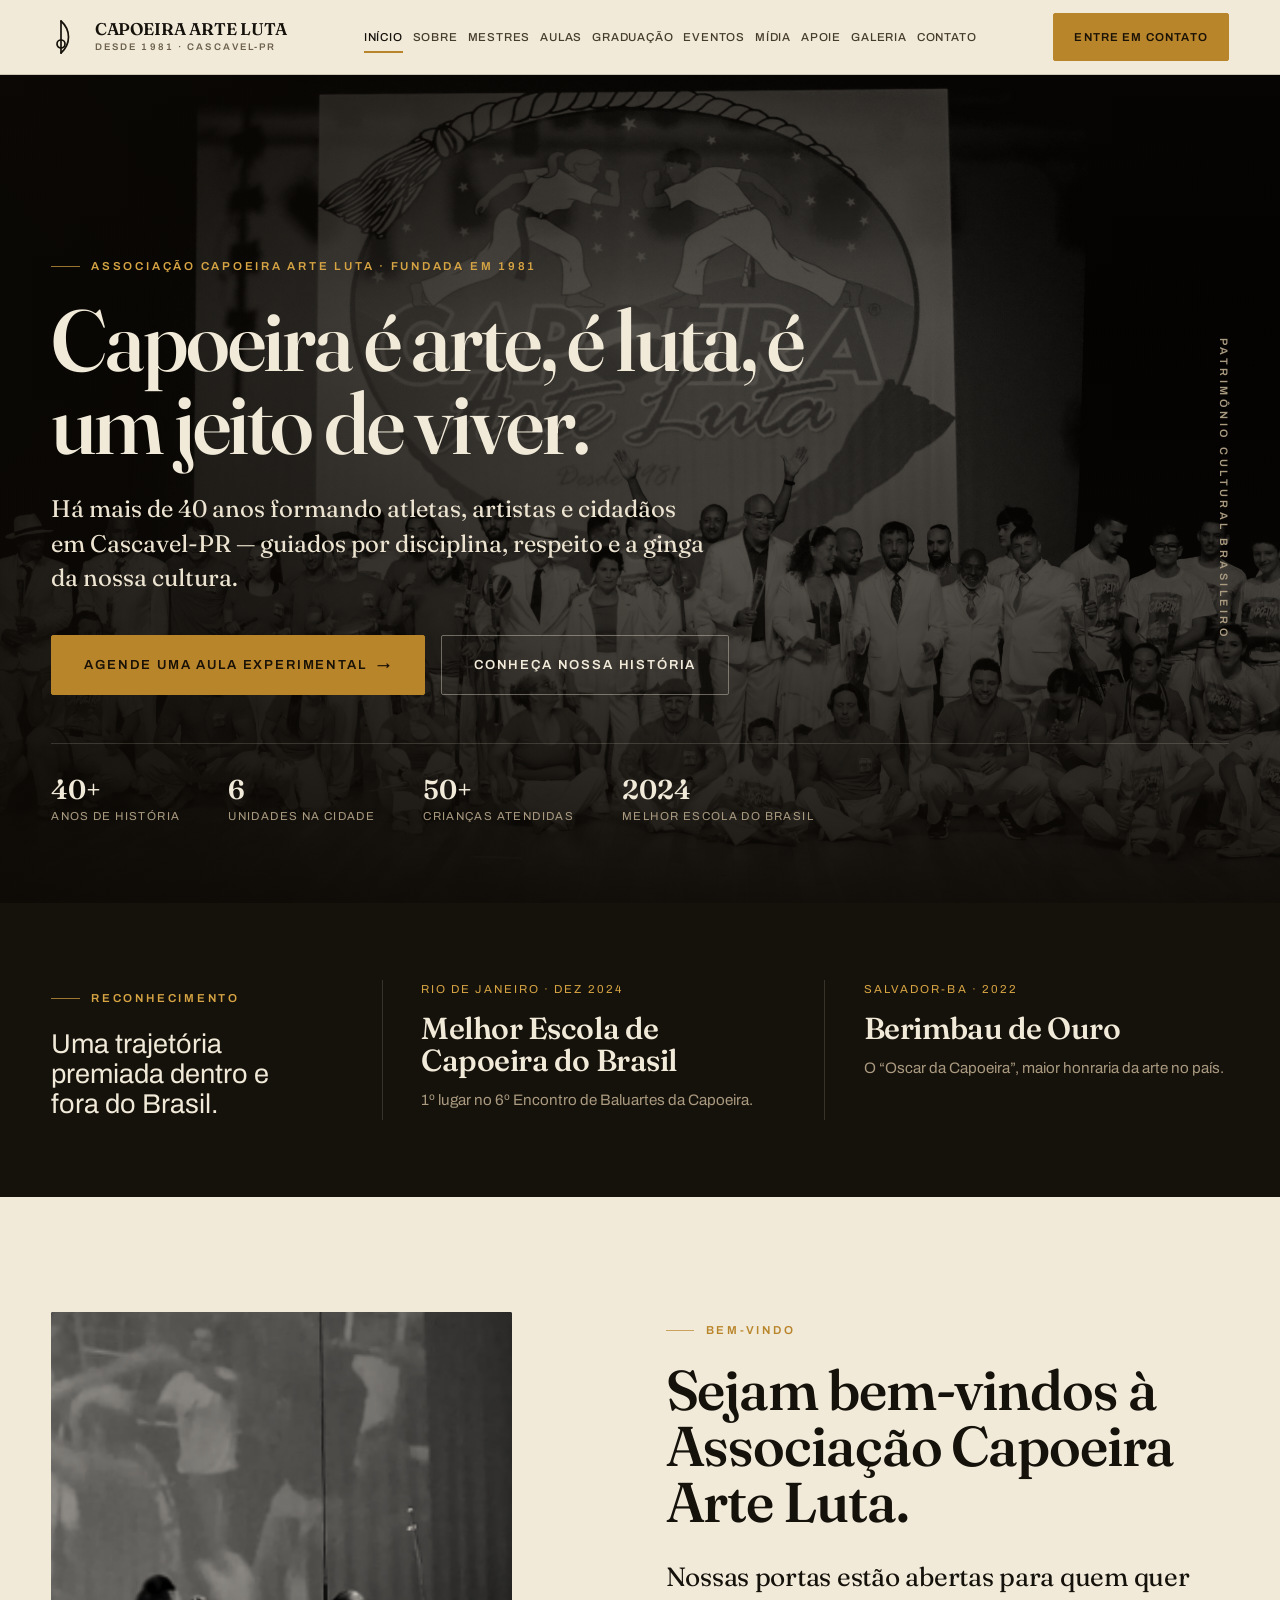
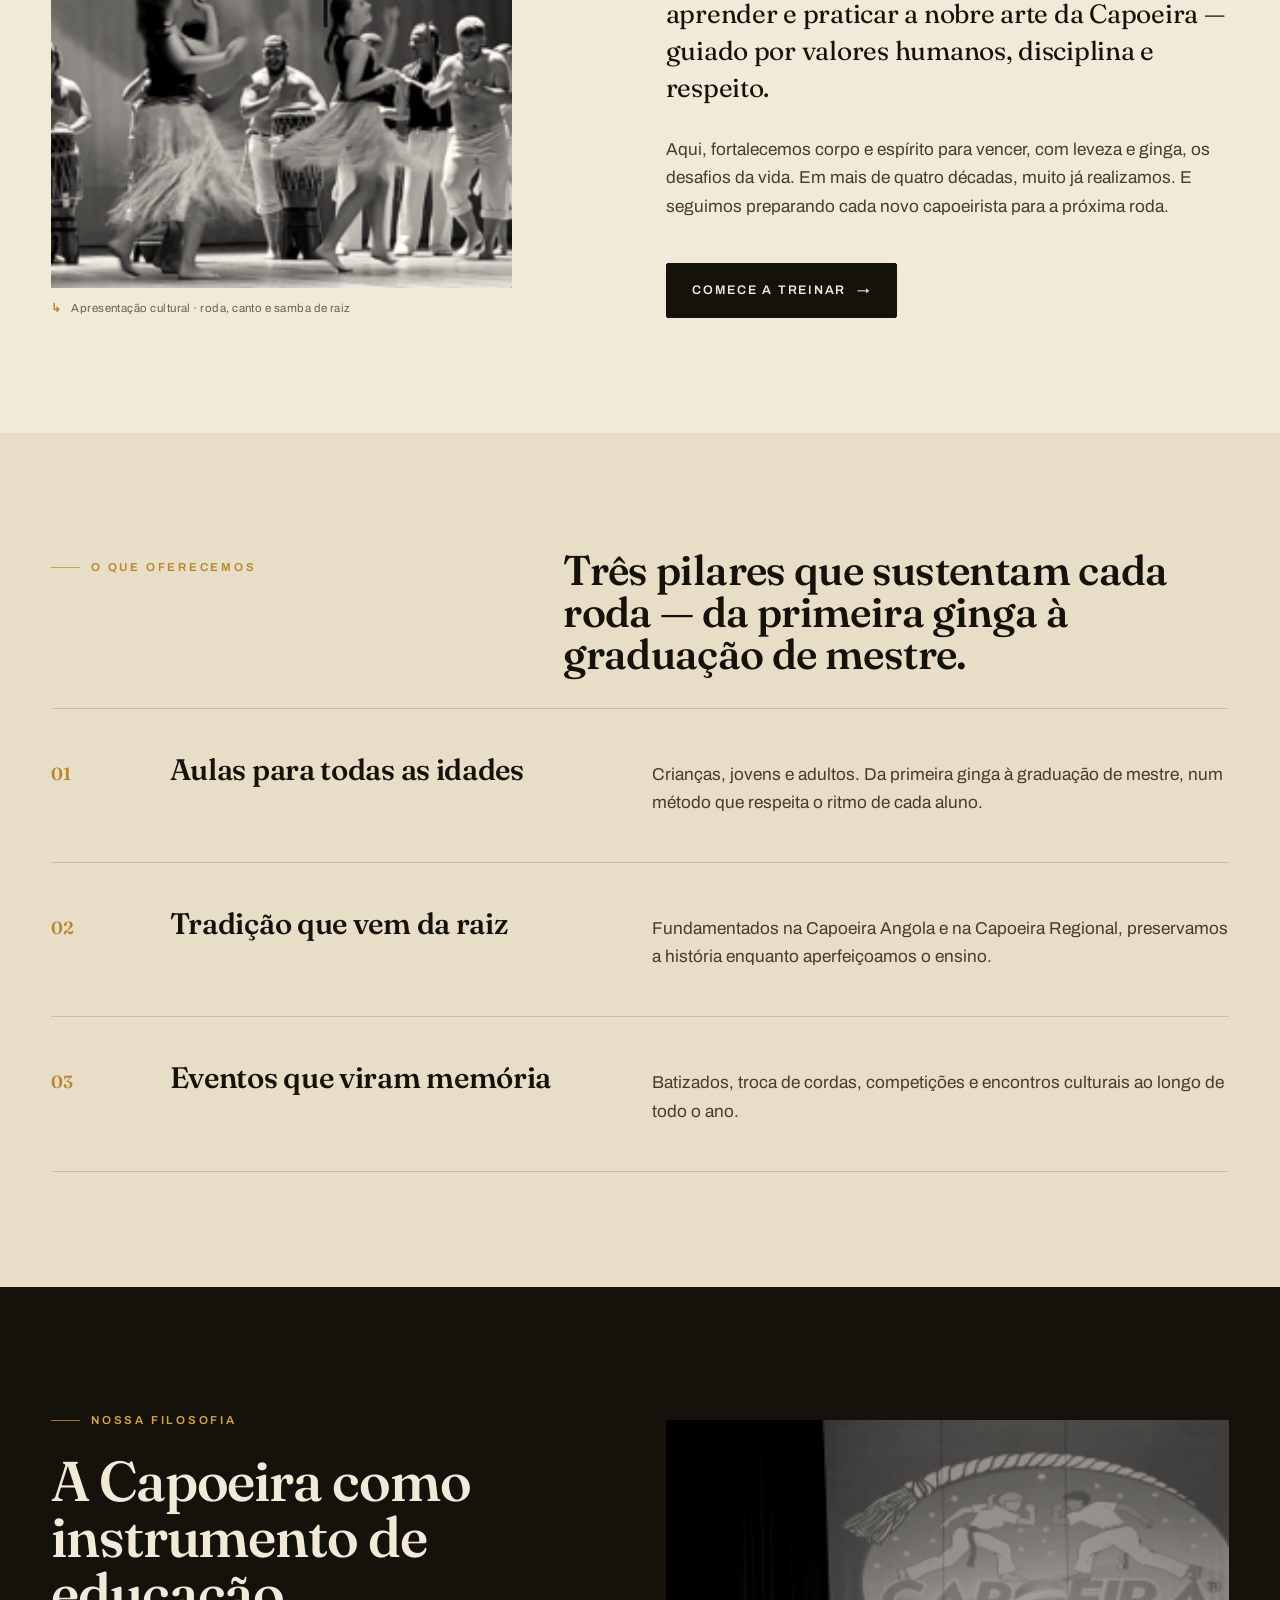
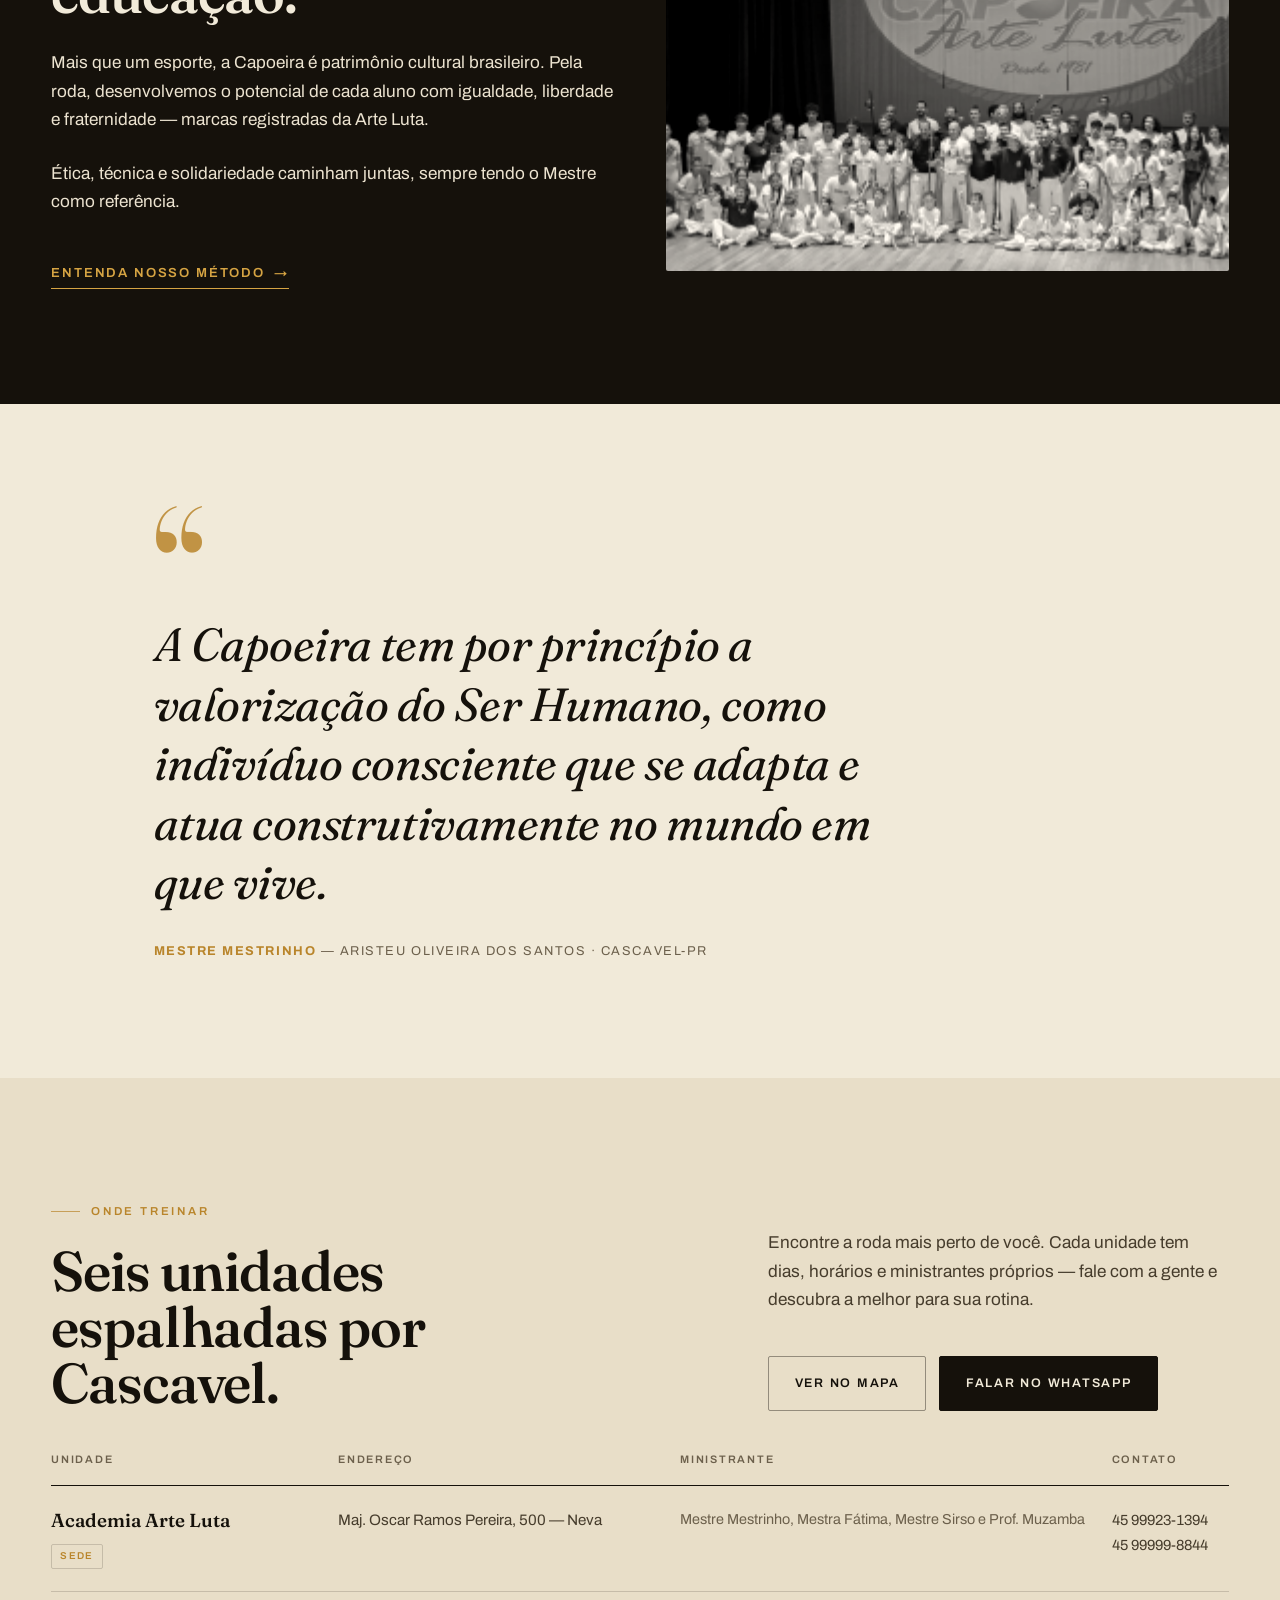
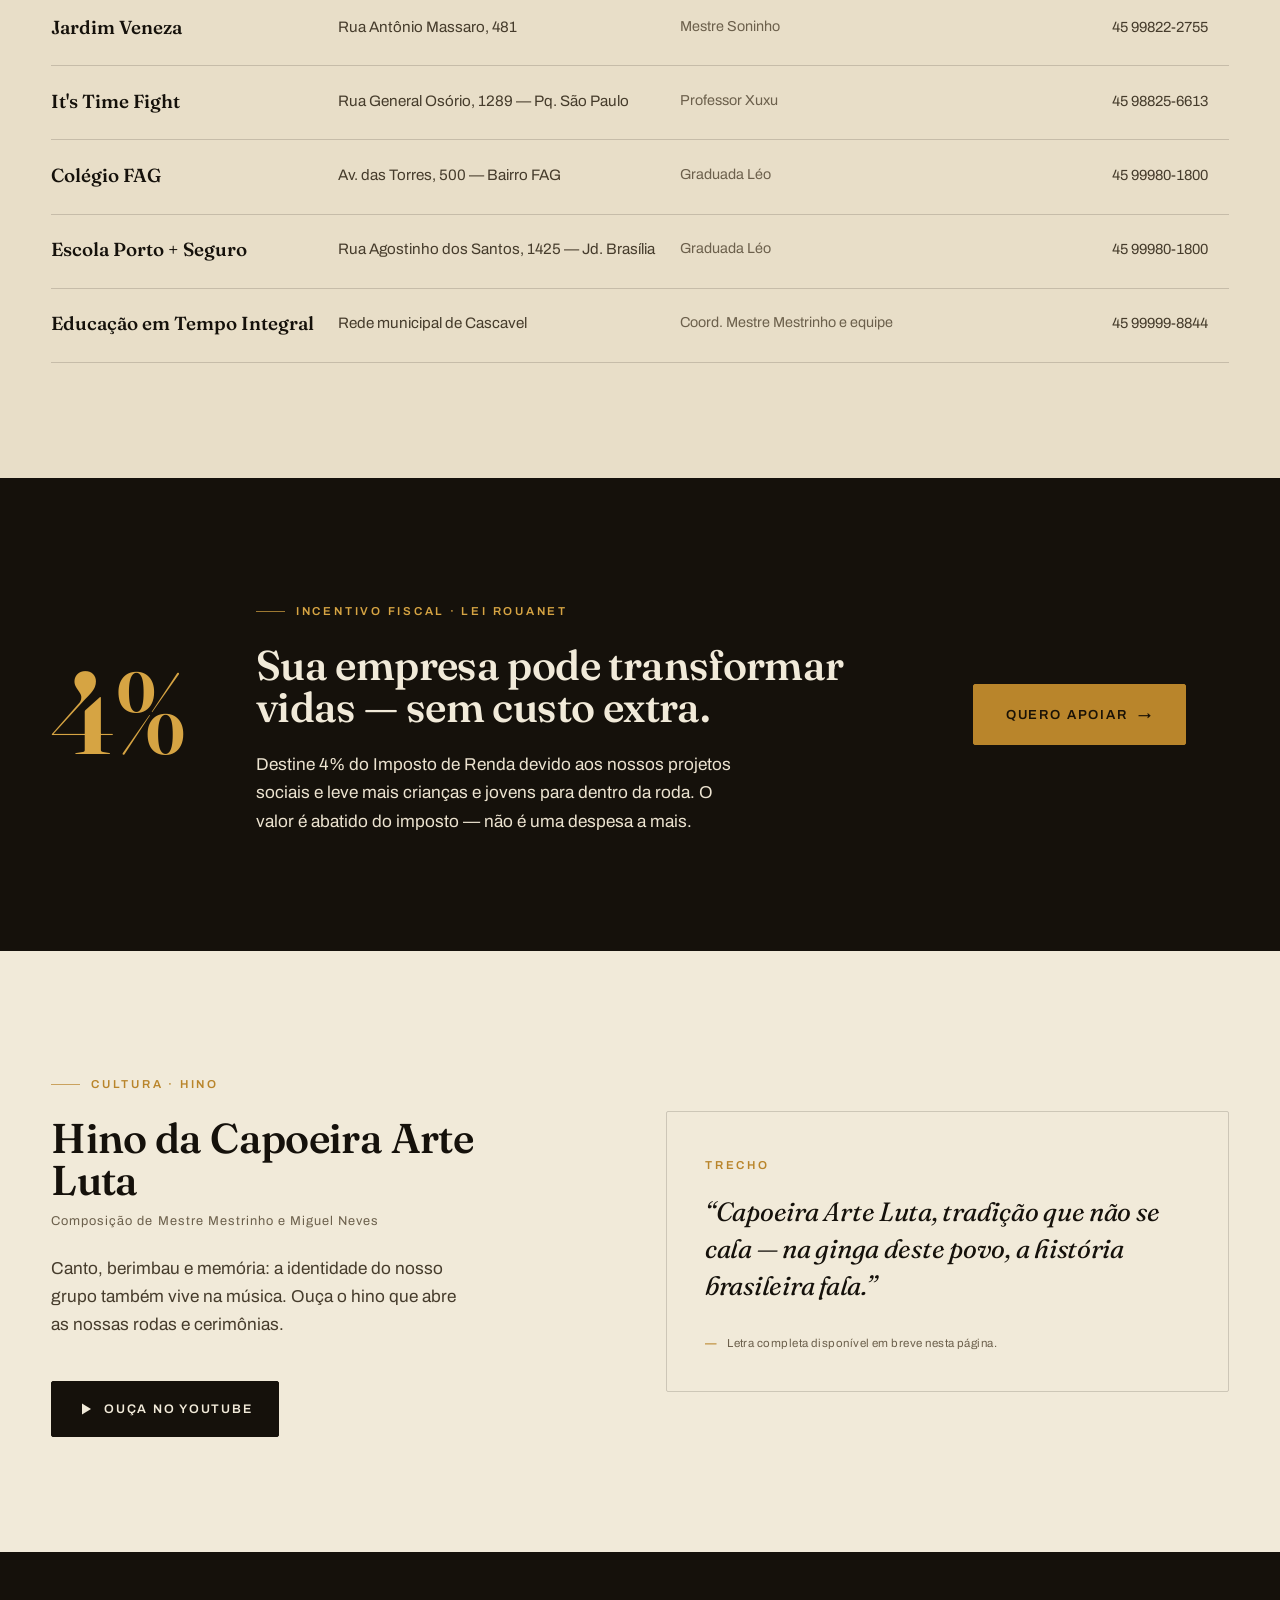
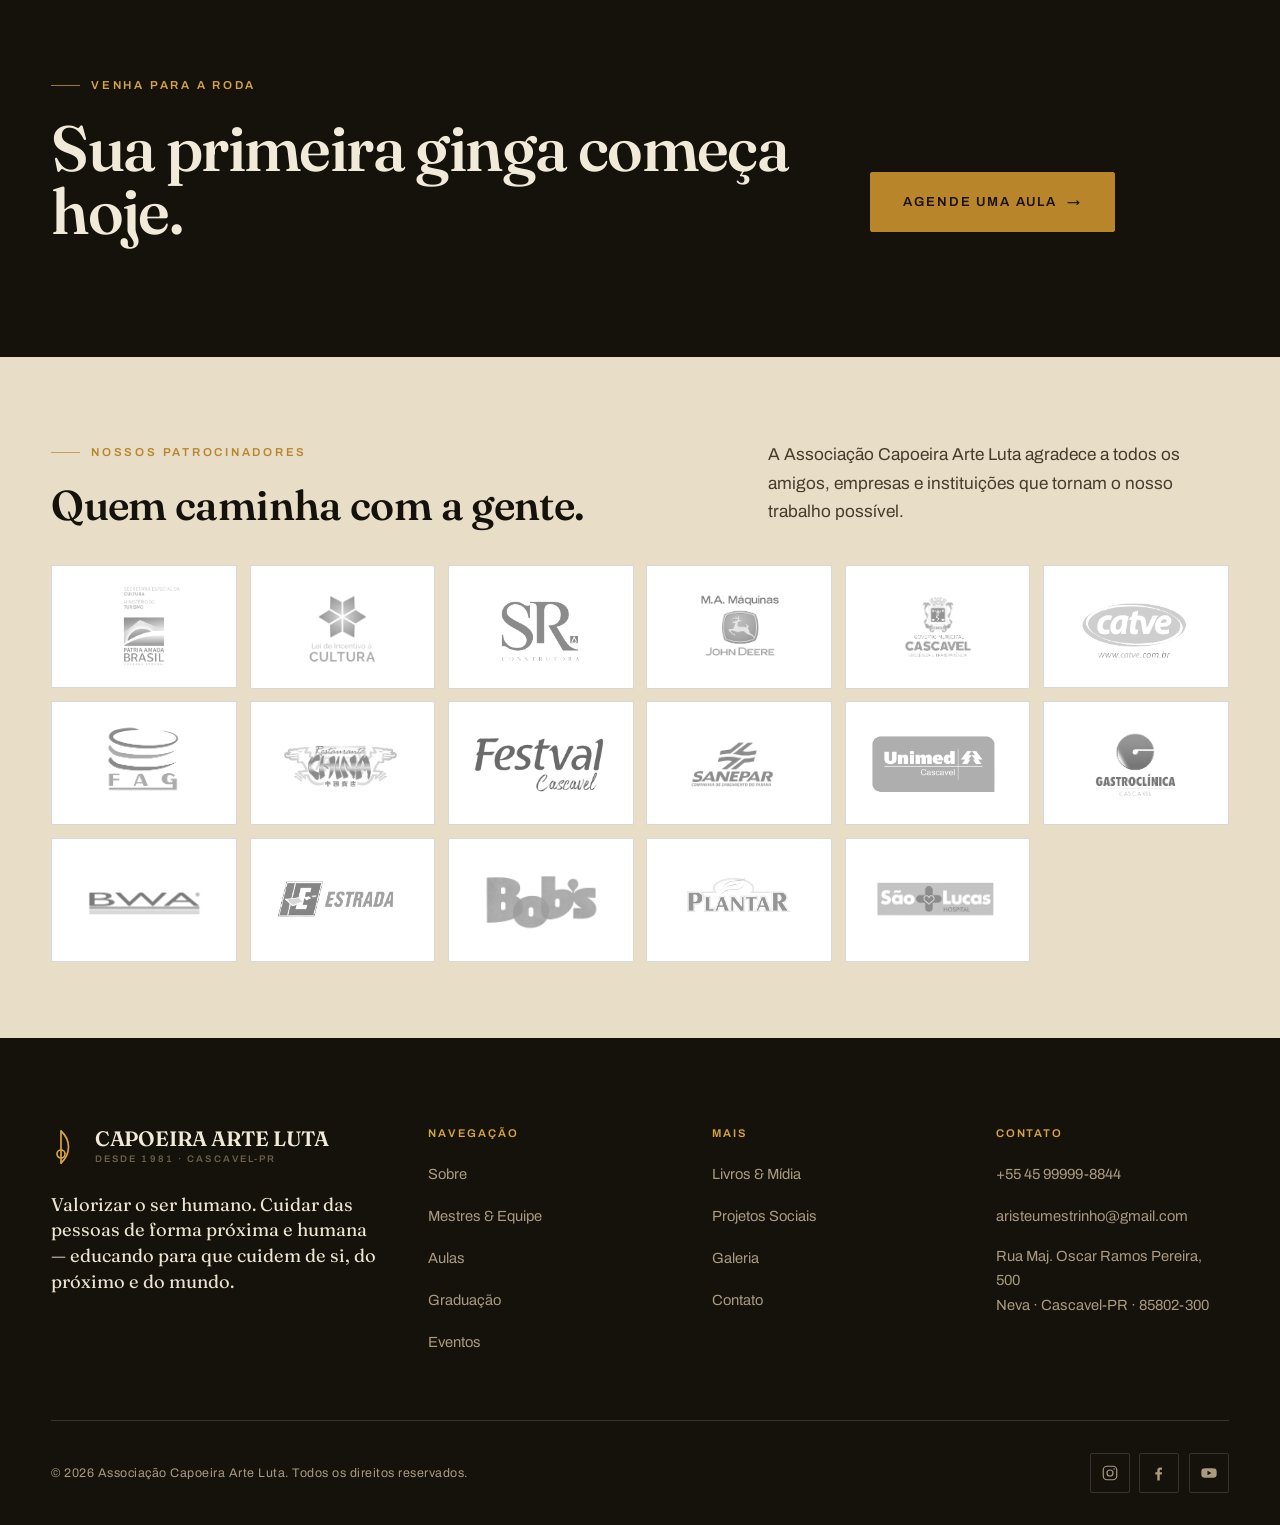
==== capoeira-html/index.html @ 628dd774 "Adicionando projeto de Capoeira" ====
<!DOCTYPE html>
<html lang="pt-BR">
<head>
<meta charset="UTF-8" />
<meta name="viewport" content="width=device-width, initial-scale=1.0" />
<title>Capoeira Arte Luta — Arte, luta e um jeito de viver · Cascavel-PR</title>
<meta name="description" content="Há mais de 40 anos formando atletas, artistas e cidadãos em Cascavel-PR. Associação Capoeira Arte Luta, fundada em 1981 pelo Mestre Mestrinho. Aulas para todas as idades em 6 unidades." />
<link rel="icon" href="assets/favicon.svg" type="image/svg+xml" />
<link rel="preconnect" href="https://fonts.googleapis.com" />
<link rel="preconnect" href="https://fonts.gstatic.com" crossorigin />
<link href="https://fonts.googleapis.com/css2?family=Archivo:wght@400;500;600;700&family=Fraunces:ital,opsz,wght@0,9..144,400;0,9..144,500;0,9..144,560;0,9..144,600;0,9..144,700;1,9..144,400;1,9..144,500&display=swap" rel="stylesheet" />
<link rel="stylesheet" href="css/style.css" />
</head>
<body>
<a class="skip" href="#main">Pular para o conteúdo</a>

<!-- ============ HEADER ============ -->
<header class="site-header">
  <div class="container container--wide">
    <div class="site-header__bar">
      <a class="brand" href="index.html" aria-label="Capoeira Arte Luta — início">
        <svg class="brand__mark" viewBox="0 0 22 38" fill="none" stroke-width="1.7" stroke-linecap="round" aria-hidden="true">
          <path d="M6 3 C 16 12, 16 26, 6 35" /><line x1="6" y1="3" x2="6" y2="35" /><circle cx="6" cy="26" r="4" />
        </svg>
        <span class="brand__txt">
          <span class="brand__name">Capoeira Arte Luta</span>
          <span class="brand__sub">Desde 1981 · Cascavel-PR</span>
        </span>
      </a>
      <nav class="nav" aria-label="Principal">
        <a href="index.html" aria-current="page">Início</a>
        <a href="sobre.html">Sobre</a>
        <a href="mestres.html">Mestres</a>
        <a href="aulas.html">Aulas</a>
        <a href="graduacao.html">Graduação</a>
        <a href="eventos.html">Eventos</a>
        <a href="midia.html">Mídia</a>
        <a href="apoie.html">Apoie</a>
        <a href="galeria.html">Galeria</a>
        <a href="contato.html">Contato</a>
      </nav>
      <div class="header-cta">
        <a class="btn btn--gold" href="contato.html">Entre em contato</a>
        <button class="icon-btn nav-toggle" data-menu-toggle aria-label="Abrir menu">
          <svg width="22" height="22" viewBox="0 0 22 22" fill="none" stroke="currentColor" stroke-width="1.6"><line x1="2" y1="6" x2="20" y2="6"/><line x1="2" y1="11" x2="20" y2="11"/><line x1="2" y1="16" x2="20" y2="16"/></svg>
        </button>
      </div>
    </div>
  </div>
</header>

<!-- ============ MOBILE MENU ============ -->
<div class="menu-overlay" data-menu aria-hidden="true">
  <div class="container">
    <div class="menu-overlay__top">
      <span class="brand">
        <svg class="brand__mark" viewBox="0 0 22 38" fill="none" stroke-width="1.7" stroke-linecap="round" aria-hidden="true">
          <path d="M6 3 C 16 12, 16 26, 6 35" /><line x1="6" y1="3" x2="6" y2="35" /><circle cx="6" cy="26" r="4" />
        </svg>
        <span class="brand__txt"><span class="brand__name">Arte Luta</span><span class="brand__sub">Cascavel-PR</span></span>
      </span>
      <button class="icon-btn" data-menu-close aria-label="Fechar menu">
        <svg width="22" height="22" viewBox="0 0 22 22" fill="none" stroke="currentColor" stroke-width="1.6"><line x1="4" y1="4" x2="18" y2="18"/><line x1="18" y1="4" x2="4" y2="18"/></svg>
      </button>
    </div>
    <nav class="menu-list" aria-label="Menu">
      <a href="sobre.html"><span class="mi">01</span> Sobre</a>
      <a href="mestres.html"><span class="mi">02</span> Mestres &amp; Equipe</a>
      <a href="aulas.html"><span class="mi">03</span> Aulas</a>
      <a href="graduacao.html"><span class="mi">04</span> Graduação</a>
      <a href="eventos.html"><span class="mi">05</span> Eventos</a>
      <a href="midia.html"><span class="mi">06</span> Livros &amp; Mídia</a>
      <a href="apoie.html"><span class="mi">07</span> Projetos Sociais</a>
      <a href="galeria.html"><span class="mi">08</span> Galeria</a>
      <a href="contato.html"><span class="mi">09</span> Contato</a>
    </nav>
    <div class="menu-overlay__foot">
      <a href="https://wa.me/5545999998844">WhatsApp · 45 99999-8844</a>
      <a href="mailto:aristeumestrinho@gmail.com">aristeumestrinho@gmail.com</a>
    </div>
  </div>
</div>

<main id="main">

  <!-- ============ HERO ============ -->
  <section class="hero">
    <div class="hero__media">
      <img src="assets/img/hero.jpg" alt="Grupo da Capoeira Arte Luta reunido no palco durante apresentação" />
    </div>
    <span class="hero__side" aria-hidden="true">Patrimônio Cultural Brasileiro</span>
    <div class="container container--wide hero__inner">
      <p class="eyebrow hero__eyebrow">Associação Capoeira Arte Luta · Fundada em 1981</p>
      <h1 class="display">Capoeira é arte, é luta, é um jeito de viver.</h1>
      <p class="hero__sub">Há mais de 40 anos formando atletas, artistas e cidadãos em Cascavel-PR — guiados por disciplina, respeito e a ginga da nossa cultura.</p>
      <div class="hero__actions">
        <a class="btn btn--gold btn--lg" href="contato.html">Agende uma aula experimental <span class="arw" aria-hidden="true">→</span></a>
        <a class="btn btn--ghost btn--lg" href="sobre.html">Conheça nossa história</a>
      </div>
      <div class="hero__stats">
        <div class="hero__stat"><b>40+</b><span>Anos de história</span></div>
        <div class="hero__stat"><b>6</b><span>Unidades na cidade</span></div>
        <div class="hero__stat"><b>50+</b><span>Crianças atendidas</span></div>
        <div class="hero__stat"><b>2024</b><span>Melhor escola do Brasil</span></div>
      </div>
    </div>
  </section>

  <!-- ============ AWARDS / PROVA SOCIAL ============ -->
  <section class="section section--tight bg-ink">
    <div class="container container--wide">
      <div class="awards">
        <div class="reveal">
          <p class="eyebrow">Reconhecimento</p>
          <p class="h-md" style="color:var(--paper);max-width:14ch;line-height:1.1;">Uma trajetória premiada dentro e fora do Brasil.</p>
        </div>
        <div class="vline" aria-hidden="true"></div>
        <div class="reveal" data-d="1">
          <p class="award__year">Rio de Janeiro · Dez 2024</p>
          <h3 class="award__title">Melhor Escola de Capoeira do Brasil</h3>
          <p class="award__desc">1º lugar no 6º Encontro de Baluartes da Capoeira.</p>
        </div>
        <div class="vline" aria-hidden="true"></div>
        <div class="reveal" data-d="2">
          <p class="award__year">Salvador-BA · 2022</p>
          <h3 class="award__title">Berimbau de Ouro</h3>
          <p class="award__desc">O “Oscar da Capoeira”, maior honraria da arte no país.</p>
        </div>
      </div>
    </div>
  </section>

  <!-- ============ BEM-VINDO (asymmetric, image overlap) ============ -->
  <section class="section">
    <div class="container container--wide">
      <div class="grid cols-12" style="align-items:center;">
        <div class="c5 reveal">
          <div class="figure" style="aspect-ratio:4/5;">
            <img class="treat" src="assets/img/samba.png" alt="Roda de samba e capoeira em apresentação cultural" />
          </div>
          <p class="figcap"><span class="figcap__n">↳</span> Apresentação cultural · roda, canto e samba de raiz</p>
        </div>
        <div class="c6 start7 reveal" data-d="1">
          <p class="eyebrow">Bem-vindo</p>
          <h2 class="h-xl">Sejam bem-vindos à Associação Capoeira Arte Luta.</h2>
          <div class="stack maxr" style="margin-top:1.8rem;">
            <p class="lead">Nossas portas estão abertas para quem quer aprender e praticar a nobre arte da Capoeira — guiado por valores humanos, disciplina e respeito.</p>
            <p>Aqui, fortalecemos corpo e espírito para vencer, com leveza e ginga, os desafios da vida. Em mais de quatro décadas, muito já realizamos. E seguimos preparando cada novo capoeirista para a próxima roda.</p>
          </div>
          <div class="mt-cta">
            <a class="btn btn--ink" href="aulas.html">Comece a treinar <span class="arw" aria-hidden="true">→</span></a>
          </div>
        </div>
      </div>
    </div>
  </section>

  <!-- ============ O QUE OFERECEMOS (numbered editorial list) ============ -->
  <section class="section bg-paper-2">
    <div class="container container--wide">
      <div class="grid cols-12" style="margin-bottom:1rem;">
        <div class="c4 reveal"><p class="eyebrow">O que oferecemos</p></div>
        <div class="c7 start6 reveal" data-d="1">
          <h2 class="h-lg">Três pilares que sustentam cada roda — da primeira ginga à graduação de mestre.</h2>
        </div>
      </div>
      <div class="elist reveal" data-d="1" style="margin-top:2rem;">
        <div class="elrow">
          <span class="elrow__n">01</span>
          <h3 class="elrow__t">Aulas para todas as idades</h3>
          <p class="elrow__d">Crianças, jovens e adultos. Da primeira ginga à graduação de mestre, num método que respeita o ritmo de cada aluno.</p>
        </div>
        <div class="elrow">
          <span class="elrow__n">02</span>
          <h3 class="elrow__t">Tradição que vem da raiz</h3>
          <p class="elrow__d">Fundamentados na Capoeira Angola e na Capoeira Regional, preservamos a história enquanto aperfeiçoamos o ensino.</p>
        </div>
        <div class="elrow">
          <span class="elrow__n">03</span>
          <h3 class="elrow__t">Eventos que viram memória</h3>
          <p class="elrow__d">Batizados, troca de cordas, competições e encontros culturais ao longo de todo o ano.</p>
        </div>
      </div>
    </div>
  </section>

  <!-- ============ FILOSOFIA (ink, image bleeds right) ============ -->
  <section class="section bg-ink" style="overflow:hidden;">
    <div class="container container--wide">
      <div class="grid cols-12" style="align-items:center;">
        <div class="c6 reveal">
          <p class="eyebrow">Nossa filosofia</p>
          <h2 class="h-xl" style="color:var(--paper);">A Capoeira como instrumento de educação.</h2>
          <div class="stack maxr" style="margin-top:1.8rem;">
            <p>Mais que um esporte, a Capoeira é patrimônio cultural brasileiro. Pela roda, desenvolvemos o potencial de cada aluno com igualdade, liberdade e fraternidade — marcas registradas da Arte Luta.</p>
            <p>Ética, técnica e solidariedade caminham juntas, sempre tendo o Mestre como referência.</p>
          </div>
          <div class="mt-cta">
            <a class="tlink" href="sobre.html">Entenda nosso método <span aria-hidden="true">→</span></a>
          </div>
        </div>
        <div class="c6 reveal" data-d="1">
          <div class="figure figure--static" style="aspect-ratio:5/4;">
            <img class="treat" src="assets/img/cover.png" alt="Grupo da Capoeira Arte Luta reunido em evento de graduação" />
          </div>
        </div>
      </div>
    </div>
  </section>

  <!-- ============ PALAVRA DO MESTRE ============ -->
  <section class="section">
    <div class="container">
      <div class="pquote reveal" style="margin-left:clamp(0px,8vw,7rem);">
        <span class="pquote__mark" aria-hidden="true">“</span>
        <blockquote>A Capoeira tem por princípio a valorização do Ser Humano, como indivíduo consciente que se adapta e atua construtivamente no mundo em que vive.</blockquote>
        <p class="pquote__by"><b>Mestre Mestrinho</b> — Aristeu Oliveira dos Santos · Cascavel-PR</p>
      </div>
    </div>
  </section>

  <!-- ============ ONDE TREINAR (units) ============ -->
  <section class="section bg-paper-2">
    <div class="container container--wide">
      <div class="grid cols-12" style="margin-bottom:2.5rem;align-items:end;">
        <div class="c6 reveal">
          <p class="eyebrow">Onde treinar</p>
          <h2 class="h-xl">Seis unidades<br />espalhadas por Cascavel.</h2>
        </div>
        <div class="c5 start8 reveal" data-d="1">
          <p class="maxr">Encontre a roda mais perto de você. Cada unidade tem dias, horários e ministrantes próprios — fale com a gente e descubra a melhor para sua rotina.</p>
          <div class="mt-cta" style="display:flex;gap:.8rem;flex-wrap:wrap;">
            <a class="btn btn--ghost" href="https://www.google.com/maps/search/?api=1&query=Major+Oscar+Ramos+Pereira+500+Neva+Cascavel+PR" target="_blank" rel="noopener">Ver no mapa</a>
            <a class="btn btn--ink" href="https://wa.me/5545999998844" target="_blank" rel="noopener">Falar no WhatsApp</a>
          </div>
        </div>
      </div>
      <div class="reveal" data-d="1" style="overflow-x:auto;">
        <table class="utable">
          <thead>
            <tr><th>Unidade</th><th>Endereço</th><th>Ministrante</th><th>Contato</th></tr>
          </thead>
          <tbody>
            <tr>
              <td class="cell-name"><span class="uname">Academia Arte Luta</span><br /><span class="utag">Sede</span></td>
              <td class="uaddr">Maj. Oscar Ramos Pereira, 500 — Neva</td>
              <td class="umin">Mestre Mestrinho, Mestra Fátima, Mestre Sirso e Prof. Muzamba</td>
              <td class="ucontact">45 99923-1394<br />45 99999-8844</td>
            </tr>
            <tr>
              <td class="cell-name"><span class="uname">Jardim Veneza</span></td>
              <td class="uaddr">Rua Antônio Massaro, 481</td>
              <td class="umin">Mestre Soninho</td>
              <td class="ucontact">45 99822-2755</td>
            </tr>
            <tr>
              <td class="cell-name"><span class="uname">It's Time Fight</span></td>
              <td class="uaddr">Rua General Osório, 1289 — Pq. São Paulo</td>
              <td class="umin">Professor Xuxu</td>
              <td class="ucontact">45 98825-6613</td>
            </tr>
            <tr>
              <td class="cell-name"><span class="uname">Colégio FAG</span></td>
              <td class="uaddr">Av. das Torres, 500 — Bairro FAG</td>
              <td class="umin">Graduada Léo</td>
              <td class="ucontact">45 99980-1800</td>
            </tr>
            <tr>
              <td class="cell-name"><span class="uname">Escola Porto + Seguro</span></td>
              <td class="uaddr">Rua Agostinho dos Santos, 1425 — Jd. Brasília</td>
              <td class="umin">Graduada Léo</td>
              <td class="ucontact">45 99980-1800</td>
            </tr>
            <tr>
              <td class="cell-name"><span class="uname">Educação em Tempo Integral</span></td>
              <td class="uaddr">Rede municipal de Cascavel</td>
              <td class="umin">Coord. Mestre Mestrinho e equipe</td>
              <td class="ucontact">45 99999-8844</td>
            </tr>
          </tbody>
        </table>
      </div>
    </div>
  </section>

  <!-- ============ IMPACTO SOCIAL / IR ============ -->
  <section class="section bg-ink">
    <div class="container container--wide">
      <div class="grid cols-12" style="align-items:center;">
        <div class="c2 reveal" aria-hidden="true">
          <span style="font-family:var(--serif);font-size:clamp(4rem,9vw,8rem);color:var(--gold-2);line-height:.8;font-weight:600;">4%</span>
        </div>
        <div class="c7 start3 reveal" data-d="1">
          <p class="eyebrow">Incentivo fiscal · Lei Rouanet</p>
          <h2 class="h-lg" style="color:var(--paper);">Sua empresa pode transformar vidas — sem custo extra.</h2>
          <p style="margin-top:1.4rem;max-width:48ch;">Destine 4% do Imposto de Renda devido aos nossos projetos sociais e leve mais crianças e jovens para dentro da roda. O valor é abatido do imposto — não é uma despesa a mais.</p>
        </div>
        <div class="c3 reveal" data-d="2" style="display:flex;align-items:center;">
          <a class="btn btn--gold btn--lg" href="apoie.html">Quero apoiar <span class="arw" aria-hidden="true">→</span></a>
        </div>
      </div>
    </div>
  </section>

  <!-- ============ HINO ============ -->
  <section class="section">
    <div class="container container--wide">
      <div class="grid cols-12" style="align-items:center;">
        <div class="c5 reveal">
          <p class="eyebrow">Cultura · Hino</p>
          <h2 class="h-lg">Hino da Capoeira Arte Luta</h2>
          <p class="figcap" style="margin-top:.6rem;font-size:.8rem;letter-spacing:.08em;">Composição de Mestre Mestrinho e Miguel Neves</p>
          <p style="margin-top:1.4rem;max-width:42ch;">Canto, berimbau e memória: a identidade do nosso grupo também vive na música. Ouça o hino que abre as nossas rodas e cerimônias.</p>
          <div class="mt-cta">
            <a class="btn btn--ink" href="https://www.youtube.com/results?search_query=Hino+Capoeira+Arte+Luta+Mestrinho" target="_blank" rel="noopener">
              <svg width="16" height="16" viewBox="0 0 16 16" fill="currentColor" aria-hidden="true"><path d="M4 2.5v11l9-5.5z"/></svg>
              Ouça no YouTube
            </a>
          </div>
        </div>
        <div class="c6 start7 reveal" data-d="1">
          <!-- Letra completa do hino pode ser inserida aqui -->
          <div class="eblock" style="border-color:var(--line);">
            <p class="eyebrow eyebrow--plain" style="margin-bottom:1.2rem;">Trecho</p>
            <p class="lead" style="font-style:italic;">“Capoeira Arte Luta, tradição que não se cala — na ginga deste povo, a história brasileira fala.”</p>
            <p class="figcap" style="margin-top:1.4rem;"><span class="figcap__n">—</span> Letra completa disponível em breve nesta página.</p>
          </div>
        </div>
      </div>
    </div>
  </section>

  <!-- ============ PRE-FOOTER CTA ============ -->
  <section class="section bg-ink" style="text-align:left;">
    <div class="container">
      <div class="grid cols-12" style="align-items:end;">
        <div class="c8 reveal">
          <p class="eyebrow">Venha para a roda</p>
          <h2 class="display" style="color:var(--paper);font-size:clamp(2.2rem,1.5rem + 3.5vw,4rem);">Sua primeira ginga começa hoje.</h2>
        </div>
        <div class="c4 reveal" data-d="1" style="display:flex;gap:.8rem;flex-wrap:wrap;justify-content:flex-start;align-items:end;padding-bottom:.6rem;">
          <a class="btn btn--gold btn--lg" href="contato.html">Agende uma aula <span class="arw" aria-hidden="true">→</span></a>
        </div>
      </div>
    </div>
  </section>

  <!-- ============ PATROCINADORES ============ -->
  <section class="section section--tight bg-paper-2">
    <div class="container container--wide">
      <div class="grid cols-12" style="align-items:end;margin-bottom:clamp(1.8rem,3vw,2.6rem);">
        <div class="c6 reveal">
          <p class="eyebrow">Nossos patrocinadores</p>
          <h2 class="h-lg">Quem caminha com a gente.</h2>
        </div>
        <div class="c5 start8 reveal" data-d="1">
          <p class="maxr">A Associação Capoeira Arte Luta agradece a todos os amigos, empresas e instituições que tornam o nosso trabalho possível.</p>
        </div>
      </div>
      <div class="sponsors-grid reveal" data-d="1">
        <div class="sponsor"><img src="assets/img/sponsors/sponsor-01.png" alt="Patrocinador da Capoeira Arte Luta" loading="lazy" /></div>
        <div class="sponsor"><img src="assets/img/sponsors/sponsor-02.png" alt="Patrocinador da Capoeira Arte Luta" loading="lazy" /></div>
        <div class="sponsor"><img src="assets/img/sponsors/sponsor-03.png" alt="Patrocinador da Capoeira Arte Luta" loading="lazy" /></div>
        <div class="sponsor"><img src="assets/img/sponsors/sponsor-04.png" alt="Patrocinador da Capoeira Arte Luta" loading="lazy" /></div>
        <div class="sponsor"><img src="assets/img/sponsors/sponsor-05.png" alt="Patrocinador da Capoeira Arte Luta" loading="lazy" /></div>
        <div class="sponsor"><img src="assets/img/sponsors/sponsor-06.png" alt="Patrocinador da Capoeira Arte Luta" loading="lazy" /></div>
        <div class="sponsor"><img src="assets/img/sponsors/sponsor-07.png" alt="Patrocinador da Capoeira Arte Luta" loading="lazy" /></div>
        <div class="sponsor"><img src="assets/img/sponsors/sponsor-08.png" alt="Patrocinador da Capoeira Arte Luta" loading="lazy" /></div>
        <div class="sponsor"><img src="assets/img/sponsors/sponsor-09.png" alt="Patrocinador da Capoeira Arte Luta" loading="lazy" /></div>
        <div class="sponsor"><img src="assets/img/sponsors/sponsor-10.png" alt="Patrocinador da Capoeira Arte Luta" loading="lazy" /></div>
        <div class="sponsor"><img src="assets/img/sponsors/sponsor-11.png" alt="Patrocinador da Capoeira Arte Luta" loading="lazy" /></div>
        <div class="sponsor"><img src="assets/img/sponsors/sponsor-12.png" alt="Patrocinador da Capoeira Arte Luta" loading="lazy" /></div>
        <div class="sponsor"><img src="assets/img/sponsors/sponsor-13.png" alt="Patrocinador da Capoeira Arte Luta" loading="lazy" /></div>
        <div class="sponsor"><img src="assets/img/sponsors/sponsor-14.png" alt="Patrocinador da Capoeira Arte Luta" loading="lazy" /></div>
        <div class="sponsor"><img src="assets/img/sponsors/sponsor-15.png" alt="Patrocinador da Capoeira Arte Luta" loading="lazy" /></div>
        <div class="sponsor"><img src="assets/img/sponsors/sponsor-16.png" alt="Patrocinador da Capoeira Arte Luta" loading="lazy" /></div>
        <div class="sponsor"><img src="assets/img/sponsors/sponsor-17.png" alt="Patrocinador da Capoeira Arte Luta" loading="lazy" /></div>
      </div>
    </div>
  </section>

</main>

<!-- ============ FOOTER ============ -->
<footer class="site-footer">
  <div class="container container--wide">
    <div class="footer-top">
      <div class="footer-brand">
        <span class="brand">
          <svg class="brand__mark" viewBox="0 0 22 38" fill="none" stroke-width="1.7" stroke-linecap="round" aria-hidden="true">
            <path d="M6 3 C 16 12, 16 26, 6 35" /><line x1="6" y1="3" x2="6" y2="35" /><circle cx="6" cy="26" r="4" />
          </svg>
          <span class="brand__txt"><span class="brand__name">Capoeira Arte Luta</span><span class="brand__sub">Desde 1981 · Cascavel-PR</span></span>
        </span>
        <p class="footer-mission">Valorizar o ser humano. Cuidar das pessoas de forma próxima e humana — educando para que cuidem de si, do próximo e do mundo.</p>
      </div>
      <div class="fcol">
        <h4>Navegação</h4>
        <ul>
          <li><a href="sobre.html">Sobre</a></li>
          <li><a href="mestres.html">Mestres &amp; Equipe</a></li>
          <li><a href="aulas.html">Aulas</a></li>
          <li><a href="graduacao.html">Graduação</a></li>
          <li><a href="eventos.html">Eventos</a></li>
        </ul>
      </div>
      <div class="fcol">
        <h4>Mais</h4>
        <ul>
          <li><a href="midia.html">Livros &amp; Mídia</a></li>
          <li><a href="apoie.html">Projetos Sociais</a></li>
          <li><a href="galeria.html">Galeria</a></li>
          <li><a href="contato.html">Contato</a></li>
        </ul>
      </div>
      <div class="fcol">
        <h4>Contato</h4>
        <ul>
          <li><a href="https://wa.me/5545999998844">+55 45 99999-8844</a></li>
          <li><a href="mailto:aristeumestrinho@gmail.com">aristeumestrinho@gmail.com</a></li>
          <li><p>Rua Maj. Oscar Ramos Pereira, 500<br />Neva · Cascavel-PR · 85802-300</p></li>
        </ul>
      </div>
    </div>
    <div class="footer-bottom">
      <span>© <span data-year>2026</span> Associação Capoeira Arte Luta. Todos os direitos reservados.</span>
      <div class="social">
        <a href="https://instagram.com" aria-label="Instagram" target="_blank" rel="noopener"><svg width="18" height="18" viewBox="0 0 24 24" fill="none" stroke="currentColor" stroke-width="1.6"><rect x="3" y="3" width="18" height="18" rx="5"/><circle cx="12" cy="12" r="4"/><circle cx="17.5" cy="6.5" r="1" fill="currentColor" stroke="none"/></svg></a>
        <a href="https://facebook.com" aria-label="Facebook" target="_blank" rel="noopener"><svg width="18" height="18" viewBox="0 0 24 24" fill="currentColor"><path d="M13 22v-8h2.7l.4-3H13V9c0-.9.3-1.5 1.6-1.5H16V4.9C15.6 4.8 14.6 4.8 13.5 4.8 11.2 4.8 9.7 6.2 9.7 8.7V11H7v3h2.7v8z"/></svg></a>
        <a href="https://youtube.com" aria-label="YouTube" target="_blank" rel="noopener"><svg width="18" height="18" viewBox="0 0 24 24" fill="currentColor"><path d="M22 8.2a3 3 0 0 0-2.1-2.1C18 5.6 12 5.6 12 5.6s-6 0-7.9.5A3 3 0 0 0 2 8.2 31 31 0 0 0 1.7 12 31 31 0 0 0 2 15.8a3 3 0 0 0 2.1 2.1c1.9.5 7.9.5 7.9.5s6 0 7.9-.5a3 3 0 0 0 2.1-2.1A31 31 0 0 0 22.3 12 31 31 0 0 0 22 8.2zM10 15V9l5.2 3z"/></svg></a>
      </div>
    </div>
  </div>
</footer>

<script src="js/main.js"></script>
</body>
</html>
---- capoeira-html/css/style.css ----
/* =================================================================
   CAPOEIRA ARTE LUTA — Design System
   High-contrast editorial · ink / bone / berimbau-gold
   ================================================================= */

/* ---------- Tokens ---------- */
:root{
  /* core palette */
  --ink:        #15110b;   /* warm near-black */
  --ink-2:      #1f1810;   /* lifted ink for panels */
  --ink-3:      #2c241a;   /* hairlines on dark */
  --paper:      #f1ead9;   /* bone white, warm */
  --paper-2:    #e8dec8;   /* deeper bone, alternating */
  --paper-3:    #ddd1b6;   /* deepest bone */
  --gold:       #b9852b;   /* berimbau gold */
  --gold-2:     #d6a443;   /* bright gold on dark */
  --blood:      #6f2a20;   /* rare oxblood accent (corda vermelha) */

  /* text */
  --t-strong:   #15110b;
  --t-body:     #463c2c;
  --t-muted:    #6c604c;
  --t-on-ink:   #ece3d0;
  --t-on-ink-mut:#a99a80;

  /* lines */
  --line:       rgba(21,17,11,.16);
  --line-soft:  rgba(21,17,11,.10);
  --line-ink:   rgba(236,227,208,.16);

  /* type */
  --serif: "Fraunces", Georgia, "Times New Roman", serif;
  --sans:  "Archivo", "Helvetica Neue", Arial, sans-serif;

  /* metrics */
  --container: 1280px;
  --reading: 64ch;
  --gutter: clamp(1.25rem, 4vw, 3.5rem);
  --section-y: clamp(4.5rem, 9vw, 8.5rem);
  --radius: 2px;
  --ease: cubic-bezier(.22,.61,.36,1);
}

/* ---------- Reset ---------- */
*,*::before,*::after{ box-sizing:border-box; }
html{ -webkit-text-size-adjust:100%; scroll-behavior:smooth; }
@media (prefers-reduced-motion: reduce){ html{ scroll-behavior:auto; } }
body{
  margin:0;
  background:var(--paper);
  color:var(--t-body);
  font-family:var(--sans);
  font-size:clamp(1rem,.97rem + .2vw,1.075rem);
  line-height:1.65;
  font-weight:400;
  -webkit-font-smoothing:antialiased;
  text-rendering:optimizeLegibility;
  overflow-x:hidden;
}
img,svg,video{ display:block; max-width:100%; height:auto; }
a{ color:inherit; text-decoration:none; }
button{ font-family:inherit; }
ul[class]{ list-style:none; margin:0; padding:0; }
::selection{ background:var(--ink); color:var(--paper); }

/* ---------- Typography ---------- */
h1,h2,h3,h4{
  font-family:var(--serif);
  color:var(--t-strong);
  font-weight:560;
  line-height:1.02;
  letter-spacing:-.015em;
  margin:0;
  font-optical-sizing:auto;
}
.display{
  font-size:clamp(2.7rem,1.6rem + 5.2vw,5.4rem);
  font-weight:560;
  line-height:.97;
  letter-spacing:-.025em;
}
.h-xl{ font-size:clamp(2.1rem,1.4rem + 3vw,3.5rem); line-height:1.0; letter-spacing:-.02em; }
.h-lg{ font-size:clamp(1.7rem,1.2rem + 2vw,2.6rem); }
.h-md{ font-size:clamp(1.35rem,1.1rem + 1vw,1.7rem); }
p{ margin:0 0 1.1em; }
p:last-child{ margin-bottom:0; }
strong{ font-weight:600; color:var(--t-strong); }
em{ font-style:italic; }

.lead{
  font-family:var(--serif);
  font-size:clamp(1.25rem,1.05rem + 1vw,1.65rem);
  line-height:1.4;
  color:var(--t-strong);
  font-weight:400;
  letter-spacing:-.01em;
}

/* eyebrow / index labels */
.eyebrow{
  font-family:var(--sans);
  font-size:.72rem;
  font-weight:600;
  text-transform:uppercase;
  letter-spacing:.24em;
  color:var(--gold);
  display:inline-flex;
  align-items:center;
  gap:.7rem;
  margin:0 0 1.4rem;
}
.eyebrow::before{
  content:"";
  width:1.8rem;height:1px;
  background:var(--gold);
  display:inline-block;
  opacity:.7;
}
.eyebrow--plain::before{ display:none; }
.eyebrow .idx{ font-variant-numeric:tabular-nums; opacity:.6; }

/* ---------- Layout ---------- */
.container{
  width:100%;
  max-width:var(--container);
  margin-inline:auto;
  padding-inline:var(--gutter);
}
.container--wide{ max-width:1480px; }
.container--narrow{ max-width:920px; }
.section{ padding-block:var(--section-y); position:relative; }
.section--tight{ padding-block:clamp(3rem,6vw,5rem); }
.bg-paper-2{ background:var(--paper-2); }
.bg-paper-3{ background:var(--paper-3); }
.bg-ink{ background:var(--ink); color:var(--t-on-ink); }
.bg-ink h1,.bg-ink h2,.bg-ink h3,.bg-ink h4,.bg-ink .lead{ color:var(--paper); }
.bg-ink strong{ color:var(--paper); }
.bg-ink .eyebrow{ color:var(--gold-2); }
.bg-ink .eyebrow::before{ background:var(--gold-2); }

.grid{ display:grid; gap:var(--gutter); }
.cols-12{ grid-template-columns:repeat(12,1fr); }

@media (max-width:860px){
  .cols-12{ grid-template-columns:repeat(6,1fr); }
}

/* rule line */
.rule{ height:1px; background:var(--line); border:0; margin:0; }
.bg-ink .rule{ background:var(--line-ink); }

/* ---------- Buttons ---------- */
.btn{
  --bg:var(--ink); --fg:var(--paper); --bd:var(--ink);
  display:inline-flex; align-items:center; gap:.65rem;
  font-family:var(--sans); font-size:.78rem; font-weight:600;
  text-transform:uppercase; letter-spacing:.14em;
  padding:1.02rem 1.6rem;
  background:var(--bg); color:var(--fg);
  border:1px solid var(--bd); border-radius:var(--radius);
  cursor:pointer; position:relative; overflow:hidden;
  transition:color .45s var(--ease), background .45s var(--ease), border-color .45s var(--ease);
  white-space:nowrap;
}
.btn .arw{ transition:transform .4s var(--ease); }
.btn:hover .arw{ transform:translateX(4px); }
.btn--gold{ --bg:var(--gold); --fg:#1a1206; --bd:var(--gold); }
.btn--gold:hover{ --bg:#a5751f; --bd:#a5751f; }
.btn--ink:hover{ --bg:transparent; --fg:var(--ink); }
.btn--ghost{ --bg:transparent; --fg:var(--ink); --bd:rgba(21,17,11,.4); }
.btn--ghost:hover{ --bg:var(--ink); --fg:var(--paper); --bd:var(--ink); }
.bg-ink .btn--ghost,.hero .btn--ghost{ --fg:var(--paper); --bd:rgba(236,227,208,.4); }
.bg-ink .btn--ghost:hover,.hero .btn--ghost:hover{ --bg:var(--paper); --fg:var(--ink); --bd:var(--paper); }
.btn--lg{ padding:1.15rem 2rem; font-size:.82rem; }

/* text link with underline reveal */
.tlink{
  font-family:var(--sans); font-weight:600; font-size:.82rem;
  text-transform:uppercase; letter-spacing:.14em;
  color:var(--gold); display:inline-flex; align-items:center; gap:.55rem;
  padding-bottom:.25rem; border-bottom:1px solid currentColor;
  transition:gap .35s var(--ease), color .3s;
}
.tlink:hover{ gap:.95rem; }
.bg-ink .tlink{ color:var(--gold-2); }

/* ---------- Photo treatment ---------- */
.figure{ position:relative; overflow:hidden; background:var(--ink-2); border-radius:var(--radius); }
.treat{
  filter:grayscale(1) contrast(1.05) brightness(.97) sepia(.14);
  transition:filter .8s var(--ease), transform 1.1s var(--ease);
  width:100%; height:100%; object-fit:cover;
}
.figure:hover .treat{ filter:grayscale(.15) contrast(1.02) sepia(.02); transform:scale(1.025); }
.figure--static .treat{ filter:grayscale(1) contrast(1.05) brightness(.96) sepia(.14); }
.figure--static:hover .treat{ transform:none; }
.figcap{
  font-family:var(--sans); font-size:.72rem; letter-spacing:.04em;
  color:var(--t-muted); margin-top:.7rem; display:flex; gap:.6rem; align-items:baseline;
}
.figcap .figcap__n{ color:var(--gold); font-weight:600; font-variant-numeric:tabular-nums; }

/* ---------- Header ---------- */
.site-header{
  position:sticky; top:0; z-index:60;
  background:color-mix(in srgb, var(--paper) 88%, transparent);
  backdrop-filter:saturate(1.1) blur(8px);
  border-bottom:1px solid var(--line);
  transition:background .3s, border-color .3s;
}
.site-header__bar{
  display:flex; align-items:center; justify-content:space-between;
  gap:1rem; min-height:74px;
}
.brand{ display:flex; align-items:center; gap:.85rem; }
.brand__mark{ width:30px; height:38px; flex:0 0 auto; }
.brand__mark path,.brand__mark circle,.brand__mark line{ stroke:var(--ink); }
.brand__txt{ display:flex; flex-direction:column; line-height:1; }
.brand__name{
  font-family:var(--serif); font-weight:600; font-size:1.06rem;
  letter-spacing:-.01em; color:var(--ink); text-transform:uppercase;
  white-space:nowrap;
}
.brand__sub{
  font-family:var(--sans); font-size:.6rem; font-weight:600;
  letter-spacing:.22em; text-transform:uppercase; color:var(--t-muted);
  margin-top:.32rem;
}
.nav{ display:flex; align-items:center; gap:clamp(.45rem,.78vw,1rem); }
.nav a{
  font-family:var(--sans); font-size:.72rem; font-weight:500;
  letter-spacing:.07em; text-transform:uppercase; color:var(--t-body);
  position:relative; padding:.4rem 0; transition:color .25s; white-space:nowrap;
}
.nav a::after{
  content:""; position:absolute; left:0; bottom:0; height:1.5px; width:0;
  background:var(--gold); transition:width .3s var(--ease);
}
.nav a:hover{ color:var(--ink); }
.nav a:hover::after,.nav a[aria-current="page"]::after{ width:100%; }
.nav a[aria-current="page"]{ color:var(--ink); }
.header-cta{ display:flex; align-items:center; gap:.7rem; }
.header-cta .btn{ padding:.82rem 1.25rem; font-size:.72rem; letter-spacing:.1em; }
.nav-toggle{ display:none; }

/* mobile menu */
.menu-overlay{
  position:fixed; inset:0; z-index:80; background:var(--ink); color:var(--t-on-ink);
  transform:translateY(-100%); transition:transform .55s var(--ease);
  display:flex; flex-direction:column; padding:1.5rem var(--gutter) 3rem;
  overflow-y:auto;
}
.menu-overlay.open{ transform:translateY(0); }
.menu-overlay__top{ display:flex; justify-content:space-between; align-items:center; min-height:74px; }
.menu-overlay__top .brand__name,.menu-overlay__top .brand__sub{ color:var(--paper); }
.menu-overlay__top .brand__mark path,.menu-overlay__top .brand__mark circle,.menu-overlay__top .brand__mark line{ stroke:var(--gold-2); }
.menu-list{ margin-top:2rem; display:flex; flex-direction:column; }
.menu-list a{
  font-family:var(--serif); font-size:clamp(1.7rem,8vw,2.4rem); font-weight:500;
  color:var(--paper); padding:.55rem 0; border-bottom:1px solid var(--line-ink);
  display:flex; align-items:baseline; gap:1rem; letter-spacing:-.01em;
}
.menu-list a .mi{ font-family:var(--sans); font-size:.7rem; letter-spacing:.2em; color:var(--gold-2); font-weight:600; }
.menu-list a:hover{ color:var(--gold-2); }
.menu-overlay__foot{ margin-top:auto; padding-top:2rem; display:flex; flex-wrap:wrap; gap:1.5rem; font-size:.8rem; color:var(--t-on-ink-mut); }
.menu-overlay__foot a{ color:var(--gold-2); }

.icon-btn{
  display:inline-flex; align-items:center; justify-content:center;
  width:46px; height:46px; background:transparent; border:1px solid var(--line);
  border-radius:var(--radius); cursor:pointer; color:var(--ink);
}
.menu-overlay .icon-btn{ color:var(--paper); border-color:var(--line-ink); }

/* ---------- Hero (home) ---------- */
.hero{ position:relative; min-height:clamp(620px,92vh,960px); display:flex; align-items:flex-end; color:var(--paper); overflow:hidden; }
.hero__media{ position:absolute; inset:0; z-index:0; }
.hero__media img{ width:100%; height:100%; object-fit:cover; filter:grayscale(1) contrast(1.08) brightness(.62) sepia(.18); }
.hero__media::after{
  content:""; position:absolute; inset:0;
  background:
    linear-gradient(to top, rgba(12,9,5,.92) 0%, rgba(12,9,5,.5) 38%, rgba(12,9,5,.28) 70%, rgba(12,9,5,.5) 100%),
    linear-gradient(to right, rgba(12,9,5,.72) 0%, rgba(12,9,5,.15) 55%, transparent 100%);
}
.hero__inner{ position:relative; z-index:2; width:100%; padding-bottom:clamp(2.5rem,6vw,5rem); padding-top:clamp(5rem,12vh,8rem); }
.hero__eyebrow{ color:var(--gold-2); }
.hero__eyebrow::before{ background:var(--gold-2); }
.hero h1{ color:var(--paper); max-width:16ch; }
.hero__sub{ font-family:var(--serif); font-size:clamp(1.15rem,1rem + .8vw,1.5rem); color:var(--t-on-ink); max-width:44ch; margin-top:1.6rem; font-weight:400; line-height:1.45; }
.hero__actions{ display:flex; flex-wrap:wrap; gap:1rem; margin-top:2.4rem; }
.hero__stats{
  display:flex; flex-wrap:wrap; gap:2.2rem 3rem; margin-top:3rem;
  padding-top:2rem; border-top:1px solid var(--line-ink);
}
.hero__stat{ display:flex; flex-direction:column; gap:.25rem; }
.hero__stat b{ font-family:var(--serif); font-size:1.7rem; font-weight:600; color:var(--paper); line-height:1; }
.hero__stat span{ font-family:var(--sans); font-size:.72rem; letter-spacing:.12em; text-transform:uppercase; color:var(--t-on-ink-mut); }
.hero__side{
  position:absolute; right:calc(var(--gutter) - .2rem); top:50%; z-index:2;
  writing-mode:vertical-rl; transform:translateY(-50%);
  font-family:var(--sans); font-size:.68rem; font-weight:600; letter-spacing:.32em; text-transform:uppercase;
  color:var(--t-on-ink-mut);
}
@media (max-width:760px){ .hero__side{ display:none; } }

/* ---------- Awards band ---------- */
.awards{ display:grid; grid-template-columns:minmax(0,.8fr) 1px minmax(0,1fr) 1px minmax(0,1fr); gap:clamp(1.5rem,3vw,3rem); align-items:start; }
.awards .vline{ background:var(--line-ink); width:1px; align-self:stretch; }
.award__year{ font-family:var(--sans); font-size:.72rem; letter-spacing:.18em; text-transform:uppercase; color:var(--gold-2); margin-bottom:.9rem; }
.award__title{ font-family:var(--serif); font-size:clamp(1.4rem,1.1rem + 1vw,1.95rem); color:var(--paper); line-height:1.05; margin-bottom:.7rem; }
.award__desc{ color:var(--t-on-ink-mut); font-size:.95rem; }
@media (max-width:860px){
  .awards{ grid-template-columns:1fr; }
  .awards .vline{ width:auto; height:1px; }
}

/* ---------- Editorial numbered list ---------- */
.elist{ border-top:1px solid var(--line); }
.elrow{
  display:grid; grid-template-columns:5rem minmax(0,1fr) minmax(0,1.3fr);
  gap:clamp(1rem,3vw,3rem); align-items:baseline;
  padding:clamp(1.8rem,3.5vw,3rem) 0; border-bottom:1px solid var(--line);
  transition:padding-left .4s var(--ease);
}
.elrow:hover{ padding-left:.8rem; }
.elrow__n{ font-family:var(--serif); font-size:1.1rem; color:var(--gold); font-weight:600; font-variant-numeric:tabular-nums; }
.elrow__t{ font-family:var(--serif); font-size:clamp(1.3rem,1.05rem + 1vw,1.85rem); color:var(--t-strong); line-height:1.05; letter-spacing:-.01em; }
.elrow__d{ color:var(--t-body); }
@media (max-width:760px){
  .elrow{ grid-template-columns:2.5rem 1fr; }
  .elrow__d{ grid-column:1/-1; padding-left:2.5rem; }
}

/* ---------- Pull quote ---------- */
.pquote{ position:relative; }
.pquote__mark{ font-family:var(--serif); font-size:clamp(6rem,16vw,12rem); line-height:.7; color:var(--gold); opacity:.85; height:.5em; display:block; }
.pquote blockquote{
  margin:0; font-family:var(--serif); font-style:italic; font-weight:400;
  font-size:clamp(1.5rem,1.1rem + 2.4vw,2.9rem); line-height:1.28; letter-spacing:-.01em;
  color:var(--t-strong); max-width:24ch;
}
.bg-ink .pquote blockquote{ color:var(--paper); }
.pquote__by{ margin-top:1.8rem; font-family:var(--sans); font-size:.8rem; letter-spacing:.12em; text-transform:uppercase; color:var(--t-muted); }
.pquote__by b{ color:var(--gold); }
.bg-ink .pquote__by{ color:var(--t-on-ink-mut); }
.bg-ink .pquote__by b{ color:var(--gold-2); }

/* ---------- Units table ---------- */
.utable{ width:100%; border-collapse:collapse; }
.utable th{
  font-family:var(--sans); font-size:.68rem; font-weight:600; letter-spacing:.16em;
  text-transform:uppercase; color:var(--t-muted); text-align:left; padding:0 1.2rem 1rem 0;
  border-bottom:1px solid var(--ink); white-space:nowrap;
}
.utable td{ padding:1.4rem 1.2rem 1.4rem 0; border-bottom:1px solid var(--line); vertical-align:top; }
.utable tr{ transition:background .3s; }
.utable tbody tr:hover{ background:rgba(185,133,43,.07); }
.uname{ font-family:var(--serif); font-size:1.18rem; color:var(--t-strong); font-weight:560; line-height:1.1; }
.utag{ display:inline-block; margin-top:.45rem; font-family:var(--sans); font-size:.62rem; font-weight:600; letter-spacing:.14em; text-transform:uppercase; color:var(--gold); border:1px solid var(--line); padding:.2rem .5rem; border-radius:var(--radius); }
.uaddr{ color:var(--t-body); font-size:.95rem; }
.umin{ color:var(--t-muted); font-size:.9rem; }
.ucontact{ font-variant-numeric:tabular-nums; color:var(--t-body); font-size:.92rem; white-space:nowrap; }
@media (max-width:860px){
  .utable, .utable tbody, .utable tr, .utable td{ display:block; width:100%; }
  .utable thead{ display:none; }
  .utable tr{ border-bottom:1px solid var(--ink); padding:1.4rem 0; }
  .utable td{ padding:.25rem 0; border:0; }
  .utable td.cell-name{ padding-bottom:.6rem; }
}

/* ---------- Cards as editorial blocks (no shadow) ---------- */
.eblock{ border:1px solid var(--line); border-radius:var(--radius); padding:clamp(1.6rem,3vw,2.4rem); background:transparent; transition:border-color .35s, background .35s; }
.eblock:hover{ border-color:var(--ink); }
.bg-ink .eblock{ border-color:var(--line-ink); }
.bg-ink .eblock:hover{ border-color:var(--gold-2); }

/* ---------- Stats strip ---------- */
.statstrip{ display:grid; grid-template-columns:repeat(4,1fr); gap:1px; background:var(--line-ink); border-block:1px solid var(--line-ink); }
.statstrip > div{ background:var(--ink); padding:clamp(1.5rem,3vw,2.6rem) clamp(1rem,2vw,1.8rem); }
.statstrip b{ display:block; font-family:var(--serif); font-size:clamp(2rem,1.3rem + 2.5vw,3.4rem); color:var(--gold-2); line-height:1; font-weight:600; }
.statstrip span{ display:block; margin-top:.7rem; font-family:var(--sans); font-size:.74rem; letter-spacing:.1em; text-transform:uppercase; color:var(--t-on-ink-mut); }
@media (max-width:760px){ .statstrip{ grid-template-columns:1fr 1fr; } }

/* ---------- Page hero (inner pages) ---------- */
.phero{ padding-top:clamp(3.5rem,7vw,6rem); padding-bottom:clamp(2.5rem,5vw,4rem); position:relative; }
.phero__index{ font-family:var(--sans); font-size:.72rem; letter-spacing:.2em; text-transform:uppercase; color:var(--t-muted); margin-bottom:1.4rem; display:flex; gap:.7rem; align-items:center; }
.phero__index b{ color:var(--gold); font-variant-numeric:tabular-nums; }
.phero h1{ max-width:18ch; }
.phero__lead{ margin-top:1.8rem; max-width:54ch; }

/* breadcrumb-ish meta row */
.meta-row{ display:flex; flex-wrap:wrap; gap:1.4rem 2.4rem; margin-top:2.4rem; padding-top:1.6rem; border-top:1px solid var(--line); }
.meta-row .mi{ display:flex; flex-direction:column; gap:.25rem; }
.meta-row .mi b{ font-family:var(--serif); font-size:1.25rem; color:var(--t-strong); }
.meta-row .mi span{ font-family:var(--sans); font-size:.68rem; letter-spacing:.14em; text-transform:uppercase; color:var(--t-muted); }

/* ---------- Mestre profile ---------- */
.mestre{ display:grid; grid-template-columns:minmax(0,.85fr) minmax(0,1.15fr); gap:clamp(1.5rem,4vw,4rem); align-items:start; }
.mestre--flip{ direction:rtl; }
.mestre--flip > *{ direction:ltr; }
.mestre__photo{ aspect-ratio:4/5; }
.mestre__role{ font-family:var(--sans); font-size:.74rem; font-weight:600; letter-spacing:.16em; text-transform:uppercase; color:var(--gold); margin:1rem 0 .4rem; }
.awardlist{ display:grid; gap:.9rem; margin-top:1.8rem; border-top:1px solid var(--line); padding-top:1.8rem; }
.awardlist li{ display:grid; grid-template-columns:auto 1fr; gap:1rem; align-items:baseline; font-size:.95rem; }
.awardlist li .yr{ font-family:var(--sans); font-size:.7rem; font-weight:600; letter-spacing:.1em; color:var(--gold); white-space:nowrap; font-variant-numeric:tabular-nums; }
@media (max-width:760px){ .mestre{ grid-template-columns:1fr; } .mestre--flip{ direction:ltr; } }

/* ---------- Graduação ladder ---------- */
.cord-table{ width:100%; border-collapse:collapse; }
.cord-table th{ font-family:var(--sans); font-size:.68rem; font-weight:600; letter-spacing:.16em; text-transform:uppercase; color:var(--t-muted); text-align:left; padding:0 1rem 1rem 0; border-bottom:1px solid var(--ink); }
.cord-table td{ padding:1.05rem 1rem 1.05rem 0; border-bottom:1px solid var(--line); vertical-align:middle; }
.cord-table tr:hover{ background:rgba(185,133,43,.06); }
.cord-swatch{ display:inline-flex; align-items:center; gap:.8rem; }
.cord-chip{ width:46px; height:14px; border-radius:1px; flex:0 0 auto; border:1px solid rgba(21,17,11,.2); }
.cord-name{ font-family:var(--serif); font-size:1.05rem; color:var(--t-strong); }
.cord-level{ font-family:var(--sans); font-size:.7rem; font-weight:600; letter-spacing:.12em; text-transform:uppercase; color:var(--t-muted); }
.cord-mean{ color:var(--t-body); font-size:.95rem; }

/* ---------- Gallery ---------- */
.gal-filter{ display:flex; flex-wrap:wrap; gap:.6rem; margin-bottom:2.5rem; }
.gal-filter button{
  font-family:var(--sans); font-size:.72rem; font-weight:600; letter-spacing:.12em; text-transform:uppercase;
  padding:.6rem 1.1rem; background:transparent; border:1px solid var(--line); border-radius:var(--radius); color:var(--t-muted); cursor:pointer; transition:.3s;
}
.gal-filter button:hover{ color:var(--ink); border-color:var(--ink); }
.gal-filter button.active{ background:var(--ink); color:var(--paper); border-color:var(--ink); }
.gal-grid{ display:grid; grid-template-columns:repeat(12,1fr); gap:clamp(.6rem,1.4vw,1.1rem); grid-auto-flow:dense; }
.gal-item{ position:relative; overflow:hidden; border-radius:var(--radius); background:var(--ink-2); }
.gal-item img{ width:100%; height:100%; object-fit:cover; aspect-ratio:1/1; }
.gal-item.tall{ grid-row:span 2; }
.gal-item .gal-cap{ position:absolute; left:0; right:0; bottom:0; padding:1.4rem 1.1rem .9rem; color:var(--paper); font-family:var(--sans); font-size:.72rem; letter-spacing:.1em; text-transform:uppercase; background:linear-gradient(to top,rgba(12,9,5,.85),transparent); opacity:0; transition:opacity .4s; }
.gal-item:hover .gal-cap{ opacity:1; }
.gs-3{ grid-column:span 3; } .gs-4{ grid-column:span 4; } .gs-6{ grid-column:span 6; } .gs-5{ grid-column:span 5; } .gs-7{ grid-column:span 7; }
@media (max-width:860px){ .gs-3,.gs-4,.gs-5,.gs-6,.gs-7{ grid-column:span 6; } .gal-item.tall{ grid-row:auto; } }

/* ---------- Sponsors ---------- */
.sponsors-grid{ display:grid; grid-template-columns:repeat(6,1fr); gap:clamp(.55rem,1vw,.9rem); }
.sponsor{
  background:#fff; border:1px solid var(--line); border-radius:2px;
  aspect-ratio:3/2; display:flex; align-items:center; justify-content:center;
  padding:clamp(.85rem,1.5vw,1.35rem); transition:border-color .35s;
}
.sponsor:hover{ border-color:var(--ink); }
.sponsor img{
  max-width:100%; max-height:100%; width:auto; object-fit:contain;
  filter:grayscale(1); opacity:.58;
  transition:opacity .45s var(--ease), filter .45s var(--ease);
}
.sponsor:hover img{ filter:grayscale(0); opacity:1; }
@media (max-width:980px){ .sponsors-grid{ grid-template-columns:repeat(4,1fr); } }
@media (max-width:560px){ .sponsors-grid{ grid-template-columns:repeat(3,1fr); } }

/* ---------- Form ---------- */
.field{ display:flex; flex-direction:column; gap:.5rem; margin-bottom:1.4rem; }
.field label{ font-family:var(--sans); font-size:.7rem; font-weight:600; letter-spacing:.14em; text-transform:uppercase; color:var(--t-muted); }
.field input,.field select,.field textarea{
  font-family:var(--sans); font-size:1rem; color:var(--ink);
  background:transparent; border:0; border-bottom:1px solid var(--ink);
  padding:.7rem 0; border-radius:0;
}
.field input:focus,.field select,.field textarea:focus{ outline:none; border-bottom-color:var(--gold); }
.field textarea{ resize:vertical; min-height:120px; }
.field input::placeholder,.field textarea::placeholder{ color:var(--t-muted); opacity:.7; }

/* ---------- Process steps ---------- */
.steps{ counter-reset:step; display:grid; gap:0; border-top:1px solid var(--line-ink); }
.step{ display:grid; grid-template-columns:auto 1fr; gap:clamp(1.2rem,3vw,2.4rem); padding:clamp(1.6rem,3vw,2.4rem) 0; border-bottom:1px solid var(--line-ink); align-items:start; }
.step__n{ font-family:var(--serif); font-size:clamp(1.8rem,1.2rem + 2vw,2.8rem); color:var(--gold-2); line-height:1; font-weight:600; }
.step h3{ color:var(--paper); margin-bottom:.6rem; }
.step p{ color:var(--t-on-ink-mut); }

/* ---------- Footer ---------- */
.site-footer{ background:var(--ink); color:var(--t-on-ink-mut); padding-top:clamp(4rem,7vw,6.5rem); }
.footer-top{ display:grid; grid-template-columns:minmax(0,1.4fr) repeat(3,minmax(0,1fr)); gap:clamp(2rem,4vw,3.5rem); padding-bottom:clamp(3rem,5vw,4.5rem); border-bottom:1px solid var(--line-ink); }
.footer-brand .brand__name{ color:var(--paper); font-size:1.3rem; }
.footer-brand .brand__mark path,.footer-brand .brand__mark circle,.footer-brand .brand__mark line{ stroke:var(--gold-2); }
.footer-mission{ font-family:var(--serif); font-size:1.15rem; line-height:1.4; color:var(--t-on-ink); max-width:34ch; margin-top:1.6rem; }
.fcol h4{ font-family:var(--sans); font-size:.7rem; font-weight:600; letter-spacing:.16em; text-transform:uppercase; color:var(--gold-2); margin-bottom:1.3rem; }
.fcol ul{ display:grid; gap:.85rem; list-style:none; padding:0; margin:0; }
.fcol a{ color:var(--t-on-ink-mut); font-size:.92rem; transition:color .25s; }
.fcol a:hover{ color:var(--paper); }
.fcol p{ font-size:.92rem; color:var(--t-on-ink-mut); }
.footer-bottom{ display:flex; flex-wrap:wrap; gap:1rem 2rem; justify-content:space-between; align-items:center; padding-block:2rem; font-size:.78rem; letter-spacing:.04em; }
.footer-bottom a{ color:var(--gold-2); }
.social{ display:flex; gap:.6rem; }
.social a{ width:40px; height:40px; border:1px solid var(--line-ink); border-radius:var(--radius); display:inline-flex; align-items:center; justify-content:center; color:var(--t-on-ink-mut); transition:.3s; }
.social a:hover{ color:var(--ink); background:var(--gold-2); border-color:var(--gold-2); }
@media (max-width:860px){ .footer-top{ grid-template-columns:1fr 1fr; } }
@media (max-width:540px){ .footer-top{ grid-template-columns:1fr; } }

/* ---------- Misc utility ---------- */
.stack-sm > * + *{ margin-top:1rem; }
.stack > * + *{ margin-top:1.6rem; }
.stack-lg > * + *{ margin-top:2.6rem; }
.mt-cta{ margin-top:2.6rem; }
.maxr{ max-width:var(--reading); }
.tabnum{ font-variant-numeric:tabular-nums; }
.gold{ color:var(--gold); }
.bg-ink .gold{ color:var(--gold-2); }

/* span helpers for 12-col grid */
.c1{grid-column-end:span 1}.c2{grid-column-end:span 2}.c3{grid-column-end:span 3}.c4{grid-column-end:span 4}
.c5{grid-column-end:span 5}.c6{grid-column-end:span 6}.c7{grid-column-end:span 7}.c8{grid-column-end:span 8}
.c9{grid-column-end:span 9}.c10{grid-column-end:span 10}.c11{grid-column-end:span 11}.c12{grid-column-end:span 12}
.start2{grid-column-start:2}.start3{grid-column-start:3}.start4{grid-column-start:4}
.start5{grid-column-start:5}.start6{grid-column-start:6}.start7{grid-column-start:7}.start8{grid-column-start:8}
@media (max-width:860px){
  [class*="c1"],[class*="c2"],[class*="c3"],[class*="c4"],[class*="c5"],[class*="c6"],
  [class*="c7"],[class*="c8"],[class*="c9"]{ grid-column:1/-1; }
  [class*="start"]{ grid-column-start:auto; }
}

/* ---------- Reveal on scroll ---------- */
.reveal{ opacity:0; transform:translateY(22px); transition:opacity .9s var(--ease), transform .9s var(--ease); }
.reveal.in{ opacity:1; transform:none; }
.reveal[data-d="1"]{ transition-delay:.08s; }
.reveal[data-d="2"]{ transition-delay:.16s; }
.reveal[data-d="3"]{ transition-delay:.24s; }
@media (prefers-reduced-motion: reduce){ .reveal{ opacity:1; transform:none; transition:none; } }

/* ---------- Header nav responsive ---------- */
@media (max-width:1279px){
  .nav{ display:none; }
  .header-cta .btn{ display:none; }
  .nav-toggle{ display:inline-flex; }
}
@media (min-width:1280px){
  .menu-overlay{ display:none; }
  .nav-toggle{ display:none; }
}

/* skip link */
.skip{ position:absolute; left:-9999px; top:0; background:var(--ink); color:var(--paper); padding:.8rem 1.2rem; z-index:200; }
.skip:focus{ left:0; }
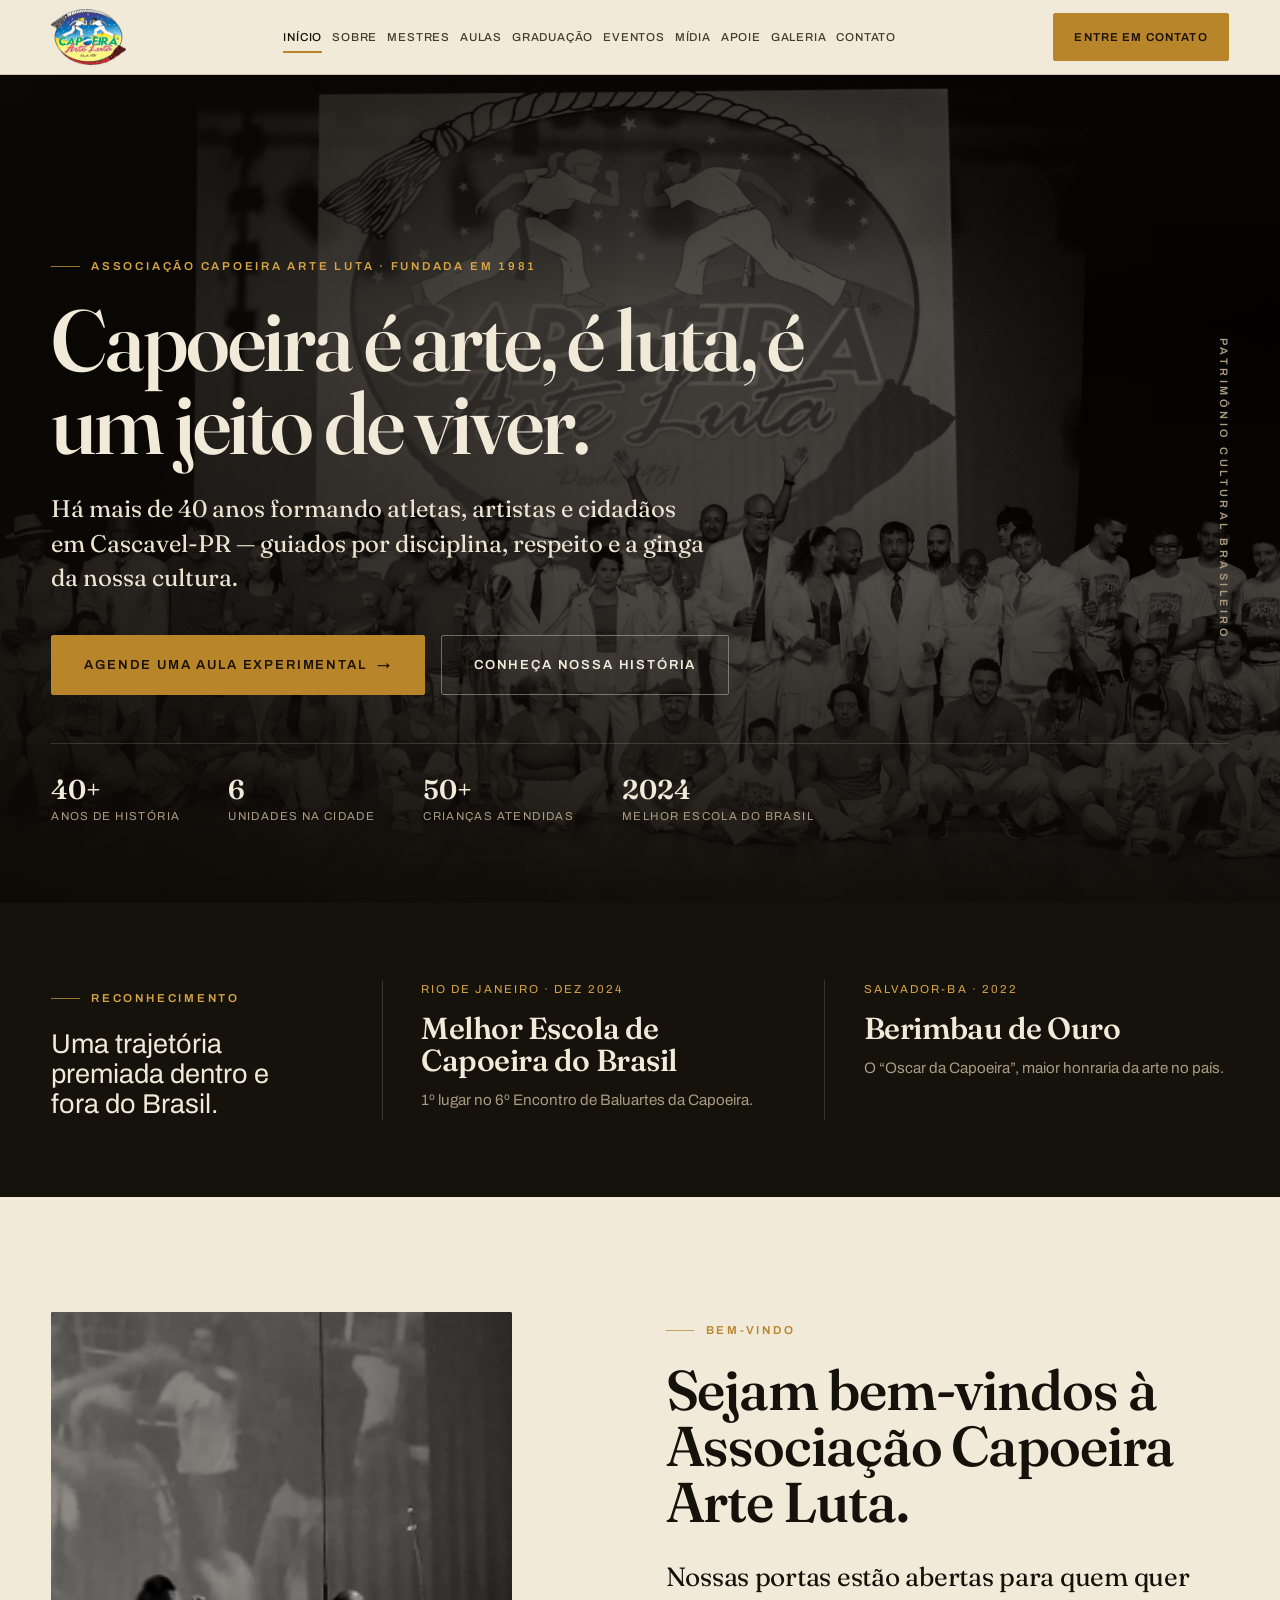
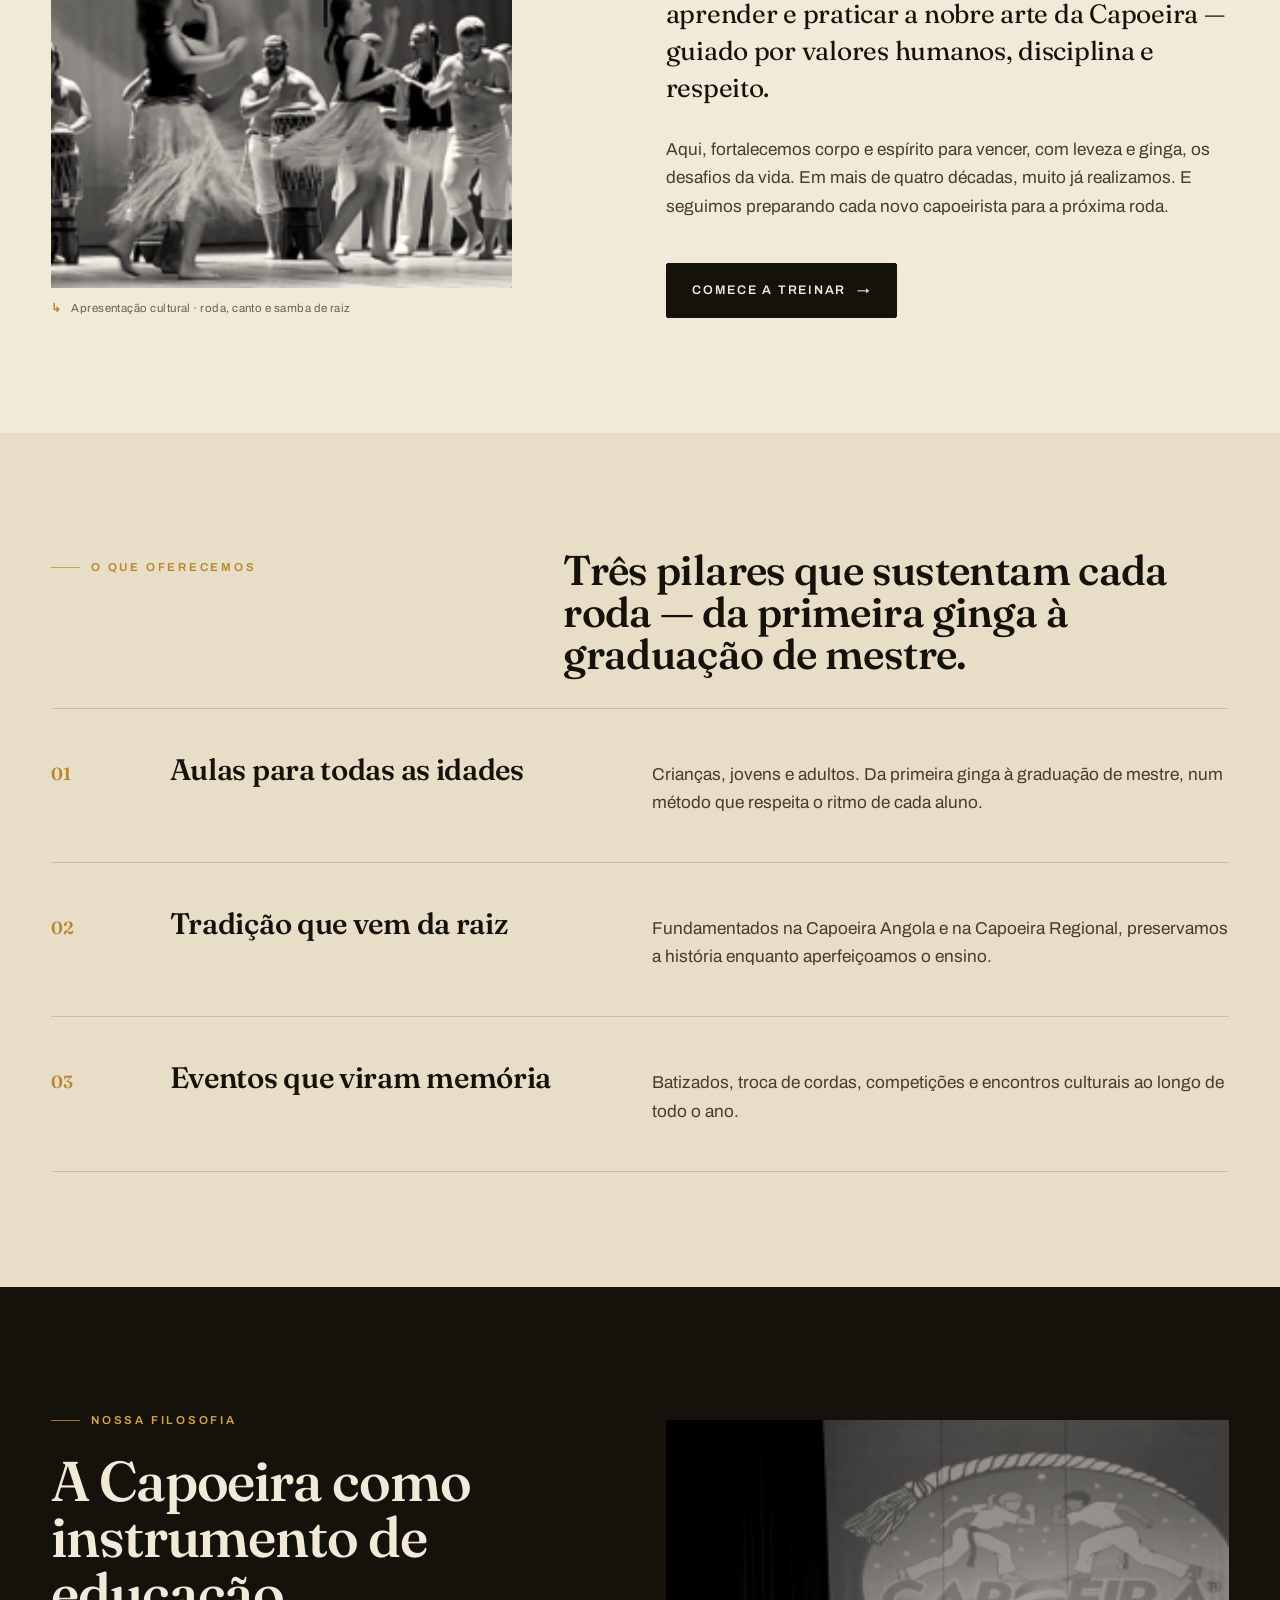
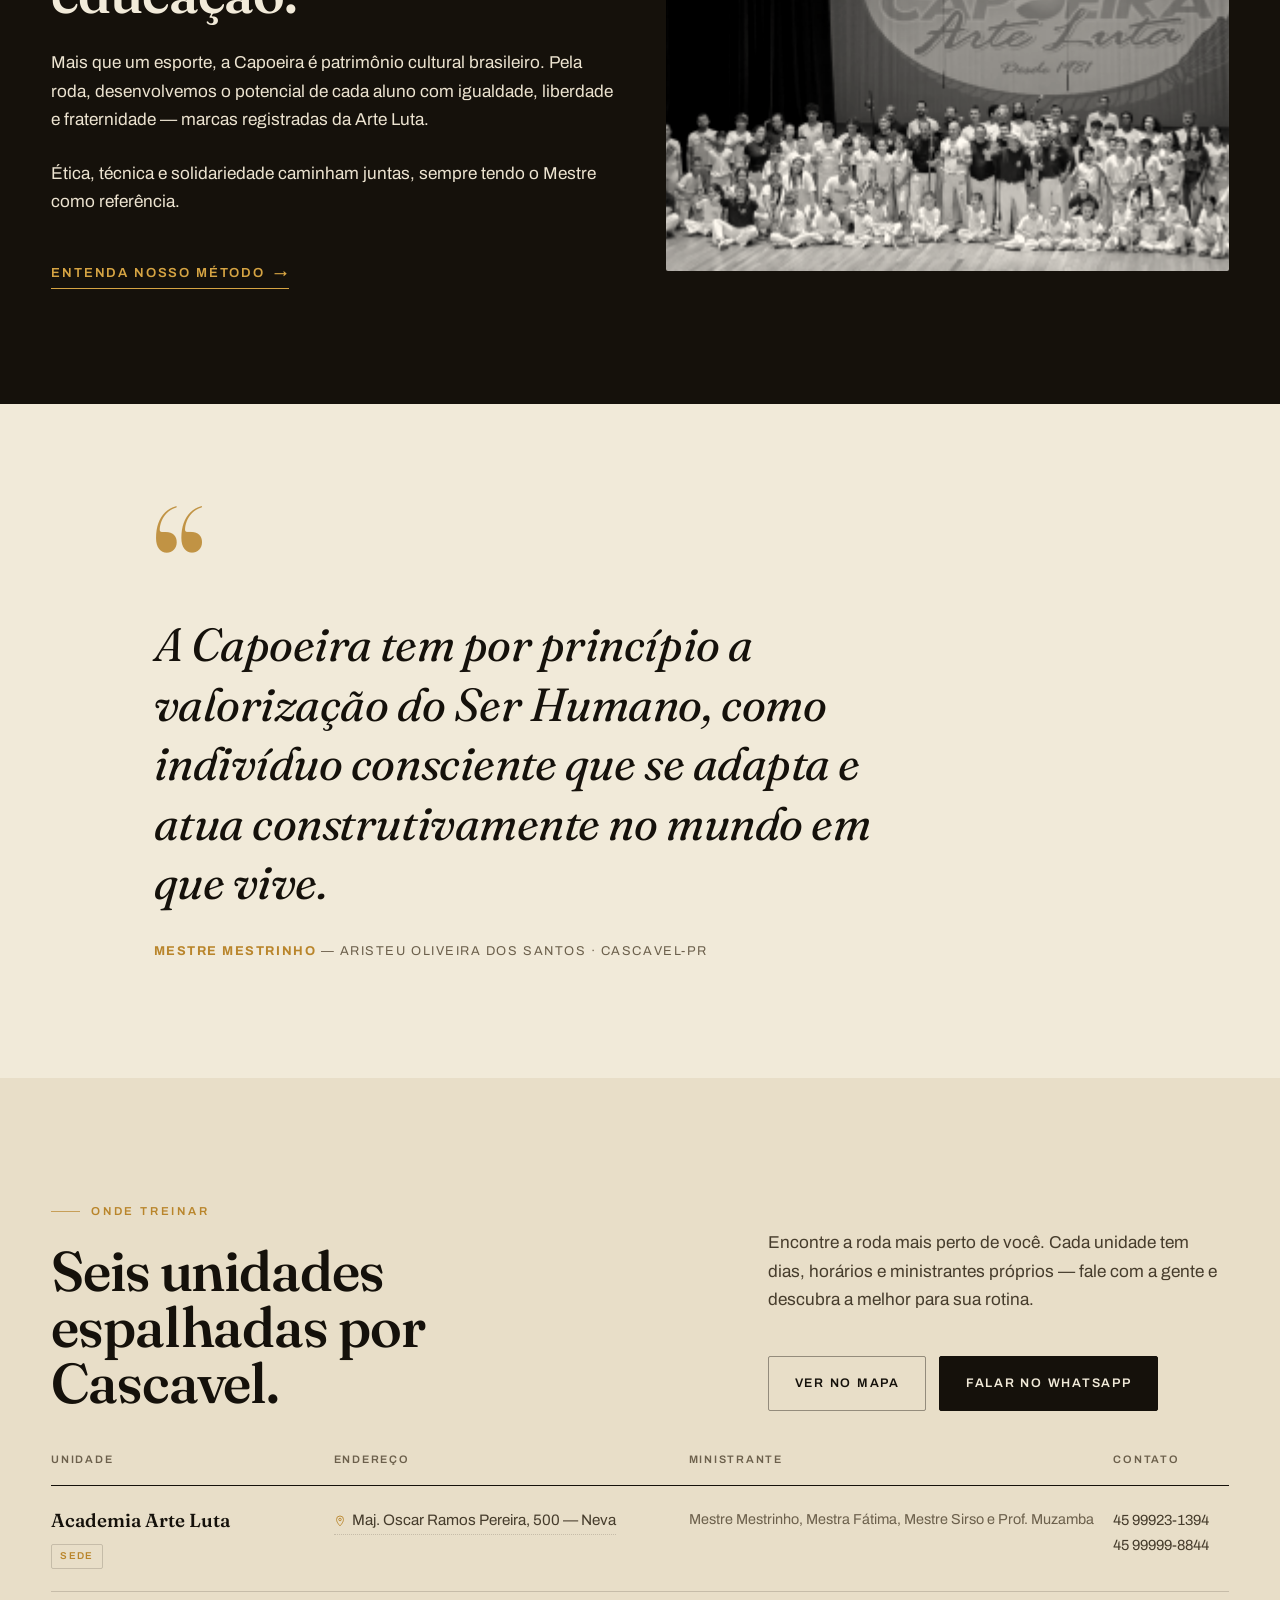
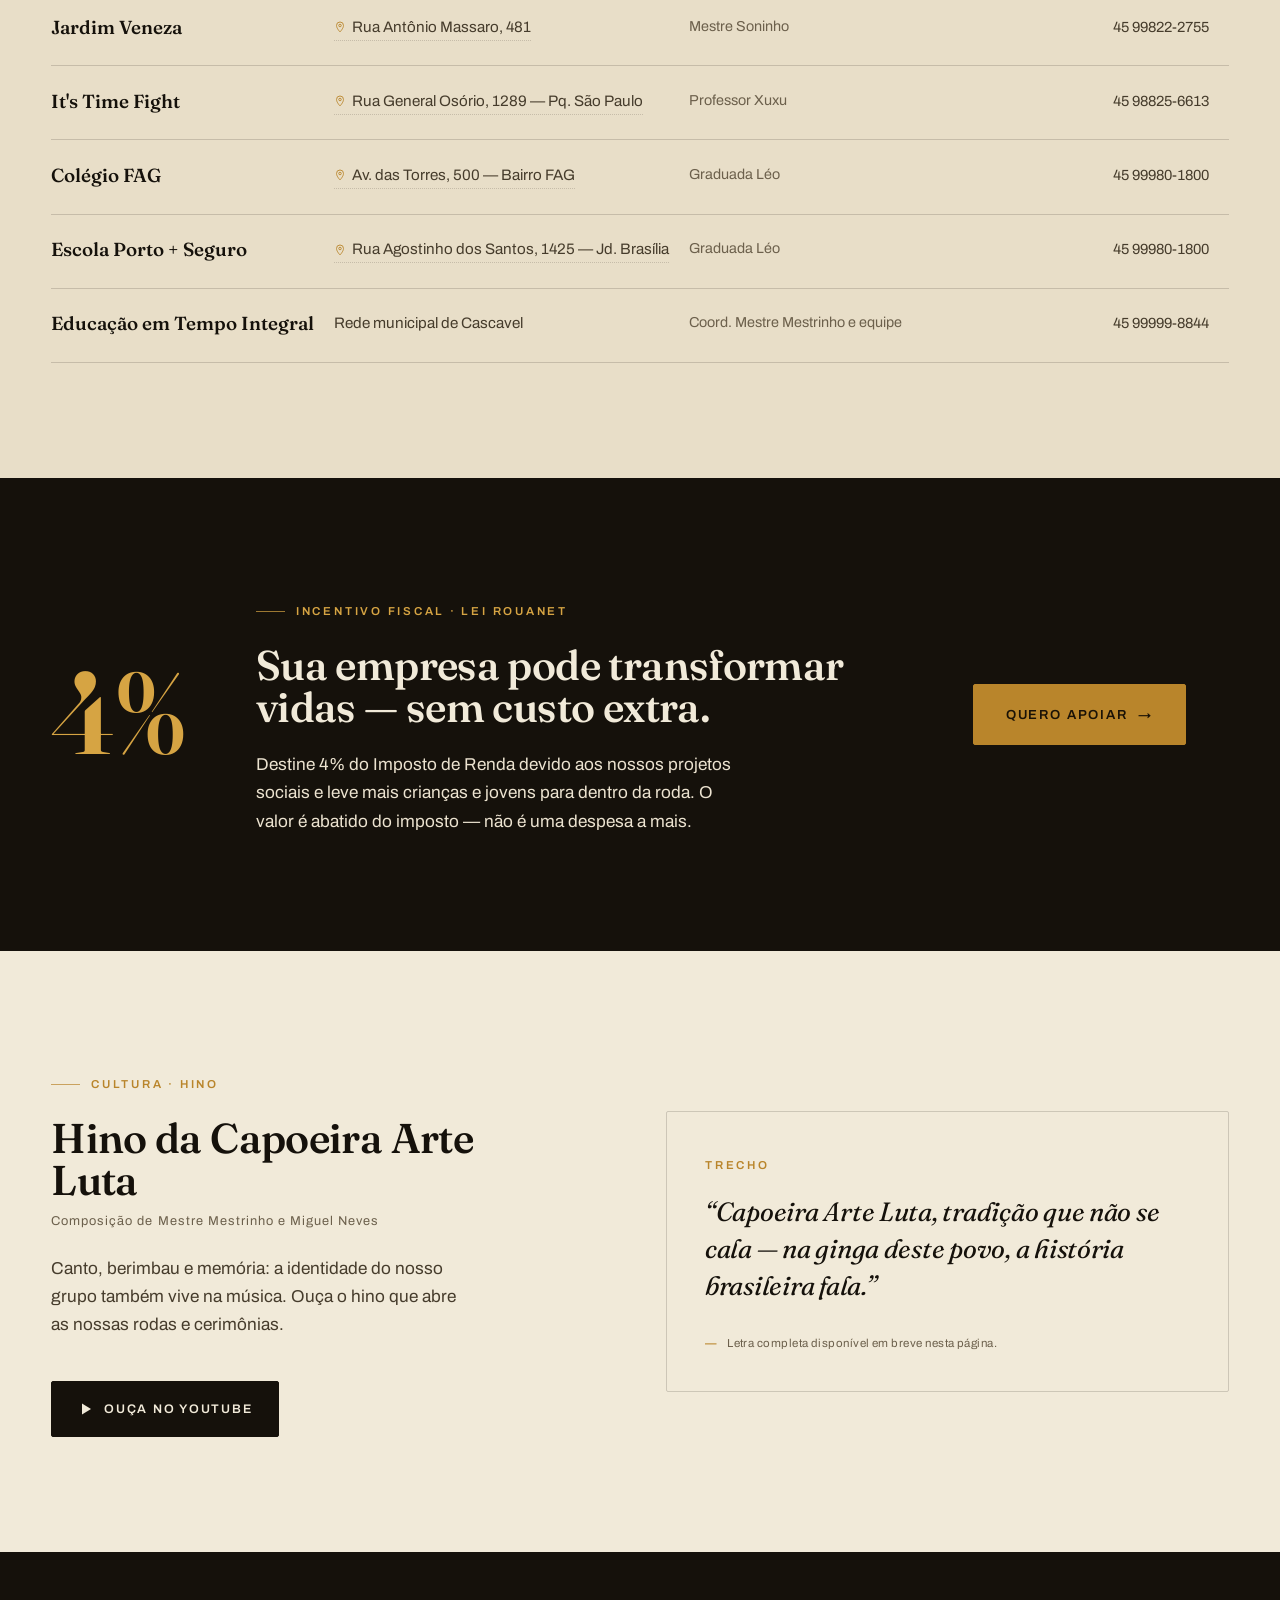
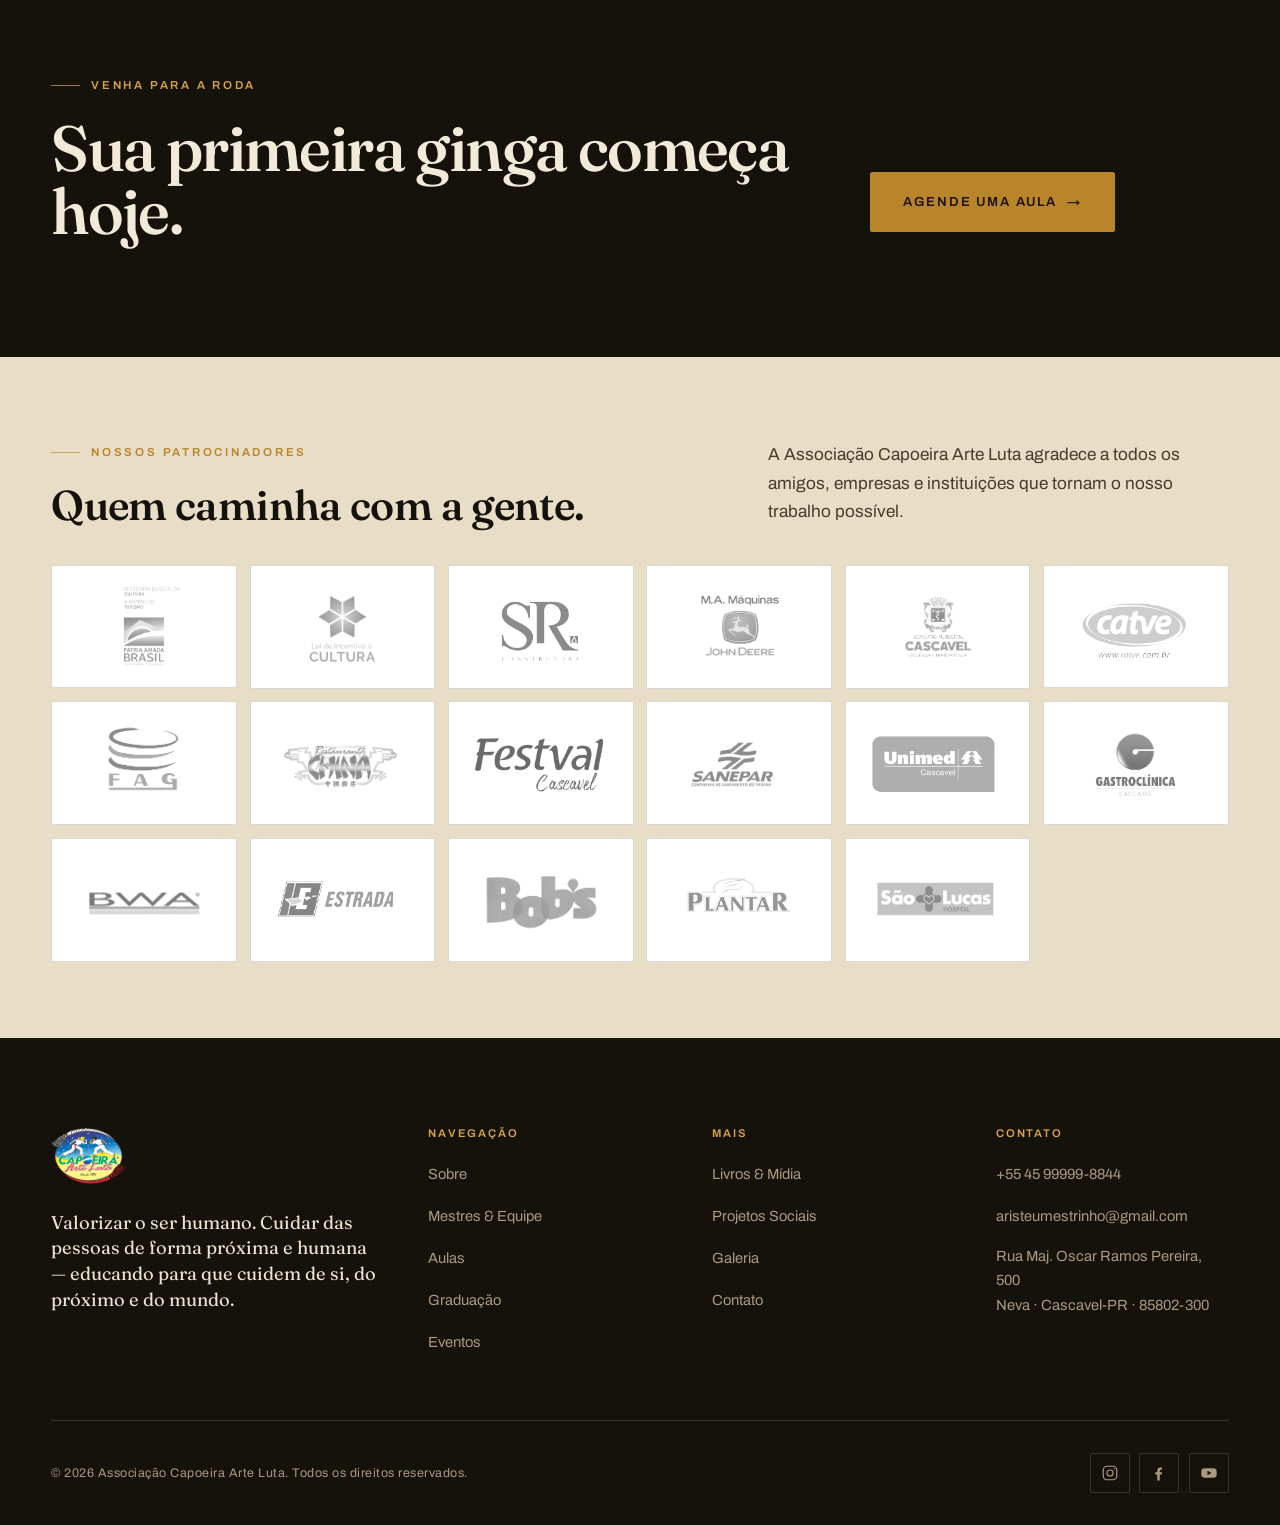
==== commit c1439b3d: "Atualização 23/07/2026 v1.0" ====
--- a/capoeira-html/index.html
+++ b/capoeira-html/index.html
@@ -19,13 +19,7 @@
   <div class="container container--wide">
     <div class="site-header__bar">
       <a class="brand" href="index.html" aria-label="Capoeira Arte Luta — início">
-        <svg class="brand__mark" viewBox="0 0 22 38" fill="none" stroke-width="1.7" stroke-linecap="round" aria-hidden="true">
-          <path d="M6 3 C 16 12, 16 26, 6 35" /><line x1="6" y1="3" x2="6" y2="35" /><circle cx="6" cy="26" r="4" />
-        </svg>
-        <span class="brand__txt">
-          <span class="brand__name">Capoeira Arte Luta</span>
-          <span class="brand__sub">Desde 1981 · Cascavel-PR</span>
-        </span>
+        <img class="brand__logo" src="assets/newimg/newlogo.webp" alt="Capoeira Arte Luta" />
       </a>
       <nav class="nav" aria-label="Principal">
         <a href="index.html" aria-current="page">Início</a>
@@ -243,31 +237,31 @@
           <tbody>
             <tr>
               <td class="cell-name"><span class="uname">Academia Arte Luta</span><br /><span class="utag">Sede</span></td>
-              <td class="uaddr">Maj. Oscar Ramos Pereira, 500 — Neva</td>
+              <td class="uaddr"><a href="https://www.google.com/maps/search/?api=1&query=Major+Oscar+Ramos+Pereira+500+Neva+Cascavel+PR" target="_blank" rel="noopener"><svg width="12" height="12" viewBox="0 0 24 24" fill="none" stroke="currentColor" stroke-width="1.8" aria-hidden="true"><path d="M12 22s7-7.58 7-13a7 7 0 1 0-14 0c0 5.42 7 13 7 13z"/><circle cx="12" cy="9" r="2.5"/></svg>Maj. Oscar Ramos Pereira, 500 — Neva</a></td>
               <td class="umin">Mestre Mestrinho, Mestra Fátima, Mestre Sirso e Prof. Muzamba</td>
               <td class="ucontact">45 99923-1394<br />45 99999-8844</td>
             </tr>
             <tr>
               <td class="cell-name"><span class="uname">Jardim Veneza</span></td>
-              <td class="uaddr">Rua Antônio Massaro, 481</td>
+              <td class="uaddr"><a href="https://www.google.com/maps/search/?api=1&query=Rua+Antonio+Massaro+481+Cascavel+PR" target="_blank" rel="noopener"><svg width="12" height="12" viewBox="0 0 24 24" fill="none" stroke="currentColor" stroke-width="1.8" aria-hidden="true"><path d="M12 22s7-7.58 7-13a7 7 0 1 0-14 0c0 5.42 7 13 7 13z"/><circle cx="12" cy="9" r="2.5"/></svg>Rua Antônio Massaro, 481</a></td>
               <td class="umin">Mestre Soninho</td>
               <td class="ucontact">45 99822-2755</td>
             </tr>
             <tr>
               <td class="cell-name"><span class="uname">It's Time Fight</span></td>
-              <td class="uaddr">Rua General Osório, 1289 — Pq. São Paulo</td>
+              <td class="uaddr"><a href="https://www.google.com/maps/search/?api=1&query=Rua+General+Osorio+1289+Parque+Sao+Paulo+Cascavel+PR" target="_blank" rel="noopener"><svg width="12" height="12" viewBox="0 0 24 24" fill="none" stroke="currentColor" stroke-width="1.8" aria-hidden="true"><path d="M12 22s7-7.58 7-13a7 7 0 1 0-14 0c0 5.42 7 13 7 13z"/><circle cx="12" cy="9" r="2.5"/></svg>Rua General Osório, 1289 — Pq. São Paulo</a></td>
               <td class="umin">Professor Xuxu</td>
               <td class="ucontact">45 98825-6613</td>
             </tr>
             <tr>
               <td class="cell-name"><span class="uname">Colégio FAG</span></td>
-              <td class="uaddr">Av. das Torres, 500 — Bairro FAG</td>
+              <td class="uaddr"><a href="https://www.google.com/maps/search/?api=1&query=Colegio+FAG+Avenida+das+Torres+500+Cascavel+PR" target="_blank" rel="noopener"><svg width="12" height="12" viewBox="0 0 24 24" fill="none" stroke="currentColor" stroke-width="1.8" aria-hidden="true"><path d="M12 22s7-7.58 7-13a7 7 0 1 0-14 0c0 5.42 7 13 7 13z"/><circle cx="12" cy="9" r="2.5"/></svg>Av. das Torres, 500 — Bairro FAG</a></td>
               <td class="umin">Graduada Léo</td>
               <td class="ucontact">45 99980-1800</td>
             </tr>
             <tr>
               <td class="cell-name"><span class="uname">Escola Porto + Seguro</span></td>
-              <td class="uaddr">Rua Agostinho dos Santos, 1425 — Jd. Brasília</td>
+              <td class="uaddr"><a href="https://www.google.com/maps/search/?api=1&query=Rua+Agostinho+dos+Santos+1425+Jardim+Brasilia+Cascavel+PR" target="_blank" rel="noopener"><svg width="12" height="12" viewBox="0 0 24 24" fill="none" stroke="currentColor" stroke-width="1.8" aria-hidden="true"><path d="M12 22s7-7.58 7-13a7 7 0 1 0-14 0c0 5.42 7 13 7 13z"/><circle cx="12" cy="9" r="2.5"/></svg>Rua Agostinho dos Santos, 1425 — Jd. Brasília</a></td>
               <td class="umin">Graduada Léo</td>
               <td class="ucontact">45 99980-1800</td>
             </tr>
@@ -386,12 +380,7 @@
   <div class="container container--wide">
     <div class="footer-top">
       <div class="footer-brand">
-        <span class="brand">
-          <svg class="brand__mark" viewBox="0 0 22 38" fill="none" stroke-width="1.7" stroke-linecap="round" aria-hidden="true">
-            <path d="M6 3 C 16 12, 16 26, 6 35" /><line x1="6" y1="3" x2="6" y2="35" /><circle cx="6" cy="26" r="4" />
-          </svg>
-          <span class="brand__txt"><span class="brand__name">Capoeira Arte Luta</span><span class="brand__sub">Desde 1981 · Cascavel-PR</span></span>
-        </span>
+        <span class="brand"><img class="brand__logo" src="assets/newimg/newlogo.webp" alt="Capoeira Arte Luta" /></span>
         <p class="footer-mission">Valorizar o ser humano. Cuidar das pessoas de forma próxima e humana — educando para que cuidem de si, do próximo e do mundo.</p>
       </div>
       <div class="fcol">
@@ -425,13 +414,17 @@
     <div class="footer-bottom">
       <span>© <span data-year>2026</span> Associação Capoeira Arte Luta. Todos os direitos reservados.</span>
       <div class="social">
-        <a href="https://instagram.com" aria-label="Instagram" target="_blank" rel="noopener"><svg width="18" height="18" viewBox="0 0 24 24" fill="none" stroke="currentColor" stroke-width="1.6"><rect x="3" y="3" width="18" height="18" rx="5"/><circle cx="12" cy="12" r="4"/><circle cx="17.5" cy="6.5" r="1" fill="currentColor" stroke="none"/></svg></a>
-        <a href="https://facebook.com" aria-label="Facebook" target="_blank" rel="noopener"><svg width="18" height="18" viewBox="0 0 24 24" fill="currentColor"><path d="M13 22v-8h2.7l.4-3H13V9c0-.9.3-1.5 1.6-1.5H16V4.9C15.6 4.8 14.6 4.8 13.5 4.8 11.2 4.8 9.7 6.2 9.7 8.7V11H7v3h2.7v8z"/></svg></a>
-        <a href="https://youtube.com" aria-label="YouTube" target="_blank" rel="noopener"><svg width="18" height="18" viewBox="0 0 24 24" fill="currentColor"><path d="M22 8.2a3 3 0 0 0-2.1-2.1C18 5.6 12 5.6 12 5.6s-6 0-7.9.5A3 3 0 0 0 2 8.2 31 31 0 0 0 1.7 12 31 31 0 0 0 2 15.8a3 3 0 0 0 2.1 2.1c1.9.5 7.9.5 7.9.5s6 0 7.9-.5a3 3 0 0 0 2.1-2.1A31 31 0 0 0 22.3 12 31 31 0 0 0 22 8.2zM10 15V9l5.2 3z"/></svg></a>
+        <a href="https://www.instagram.com/capoeira.arteluta/" aria-label="Instagram" target="_blank" rel="noopener"><svg width="18" height="18" viewBox="0 0 24 24" fill="none" stroke="currentColor" stroke-width="1.6"><rect x="3" y="3" width="18" height="18" rx="5"/><circle cx="12" cy="12" r="4"/><circle cx="17.5" cy="6.5" r="1" fill="currentColor" stroke="none"/></svg></a>
+        <a href="https://www.facebook.com/capoeirarteluta/" aria-label="Facebook" target="_blank" rel="noopener"><svg width="18" height="18" viewBox="0 0 24 24" fill="currentColor"><path d="M13 22v-8h2.7l.4-3H13V9c0-.9.3-1.5 1.6-1.5H16V4.9C15.6 4.8 14.6 4.8 13.5 4.8 11.2 4.8 9.7 6.2 9.7 8.7V11H7v3h2.7v8z"/></svg></a>
+        <a href="https://www.youtube.com/Capoeiraartelutacvel" aria-label="YouTube" target="_blank" rel="noopener"><svg width="18" height="18" viewBox="0 0 24 24" fill="currentColor"><path d="M22 8.2a3 3 0 0 0-2.1-2.1C18 5.6 12 5.6 12 5.6s-6 0-7.9.5A3 3 0 0 0 2 8.2 31 31 0 0 0 1.7 12 31 31 0 0 0 2 15.8a3 3 0 0 0 2.1 2.1c1.9.5 7.9.5 7.9.5s6 0 7.9-.5a3 3 0 0 0 2.1-2.1A31 31 0 0 0 22.3 12 31 31 0 0 0 22 8.2zM10 15V9l5.2 3z"/></svg></a>
       </div>
     </div>
   </div>
 </footer>
+
+<button type="button" class="back-to-top" data-back-to-top aria-label="Voltar ao topo" title="Voltar ao topo">
+  <svg width="16" height="16" viewBox="0 0 18 18" fill="none" stroke="currentColor" stroke-width="2" stroke-linecap="round" stroke-linejoin="round" aria-hidden="true"><path d="M9 14V3M3.5 8.5 9 3l5.5 5.5" /></svg>
+</button>
 
 <script src="js/main.js"></script>
 </body>
--- a/capoeira-html/css/style.css
+++ b/capoeira-html/css/style.css
@@ -206,8 +206,9 @@
   background:color-mix(in srgb, var(--paper) 88%, transparent);
   backdrop-filter:saturate(1.1) blur(8px);
   border-bottom:1px solid var(--line);
-  transition:background .3s, border-color .3s;
-}
+  transition:background .3s, border-color .3s, transform .45s var(--ease);
+}
+.site-header--hidden{ transform:translateY(-100%); }
 .site-header__bar{
   display:flex; align-items:center; justify-content:space-between;
   gap:1rem; min-height:74px;
@@ -215,6 +216,7 @@
 .brand{ display:flex; align-items:center; gap:.85rem; }
 .brand__mark{ width:30px; height:38px; flex:0 0 auto; }
 .brand__mark path,.brand__mark circle,.brand__mark line{ stroke:var(--ink); }
+.brand__logo{ height:56px; width:auto; display:block; }
 .brand__txt{ display:flex; flex-direction:column; line-height:1; }
 .brand__name{
   font-family:var(--serif); font-weight:600; font-size:1.06rem;
@@ -358,6 +360,9 @@
 .uname{ font-family:var(--serif); font-size:1.18rem; color:var(--t-strong); font-weight:560; line-height:1.1; }
 .utag{ display:inline-block; margin-top:.45rem; font-family:var(--sans); font-size:.62rem; font-weight:600; letter-spacing:.14em; text-transform:uppercase; color:var(--gold); border:1px solid var(--line); padding:.2rem .5rem; border-radius:var(--radius); }
 .uaddr{ color:var(--t-body); font-size:.95rem; }
+.uaddr a{ color:var(--t-body); display:inline-flex; align-items:center; gap:.4rem; border-bottom:1px dotted var(--line); transition:color .25s, border-color .25s; }
+.uaddr a svg{ flex:0 0 auto; color:var(--gold); }
+.uaddr a:hover{ color:var(--gold); border-bottom-color:var(--gold); }
 .umin{ color:var(--t-muted); font-size:.9rem; }
 .ucontact{ font-variant-numeric:tabular-nums; color:var(--t-body); font-size:.92rem; white-space:nowrap; }
 @media (max-width:860px){
@@ -400,7 +405,7 @@
 .mestre--flip > *{ direction:ltr; }
 .mestre__photo{ aspect-ratio:4/5; }
 .mestre__role{ font-family:var(--sans); font-size:.74rem; font-weight:600; letter-spacing:.16em; text-transform:uppercase; color:var(--gold); margin:1rem 0 .4rem; }
-.awardlist{ display:grid; gap:.9rem; margin-top:1.8rem; border-top:1px solid var(--line); padding-top:1.8rem; }
+ul.awardlist{ display:grid; gap:.9rem; margin-top:1.8rem; border-top:1px solid var(--line); padding-top:1.8rem; }
 .awardlist li{ display:grid; grid-template-columns:auto 1fr; gap:1rem; align-items:baseline; font-size:.95rem; }
 .awardlist li .yr{ font-family:var(--sans); font-size:.7rem; font-weight:600; letter-spacing:.1em; color:var(--gold); white-space:nowrap; font-variant-numeric:tabular-nums; }
 @media (max-width:760px){ .mestre{ grid-template-columns:1fr; } .mestre--flip{ direction:ltr; } }
@@ -532,3 +537,17 @@
 /* skip link */
 .skip{ position:absolute; left:-9999px; top:0; background:var(--ink); color:var(--paper); padding:.8rem 1.2rem; z-index:200; }
 .skip:focus{ left:0; }
+
+/* ---------- Back to top ---------- */
+.back-to-top{
+  position:fixed; right:clamp(1rem,3vw,2rem); bottom:clamp(1rem,3vw,2rem); z-index:70;
+  display:inline-flex; align-items:center; justify-content:center;
+  width:46px; height:46px;
+  background:var(--ink); color:var(--paper);
+  border:1px solid var(--ink); border-radius:var(--radius); cursor:pointer;
+  opacity:0; visibility:hidden; transform:translateY(10px);
+  transition:opacity .35s var(--ease), transform .35s var(--ease), background .3s, border-color .3s, color .3s;
+}
+.back-to-top svg{ flex:0 0 auto; }
+.back-to-top:hover{ background:var(--gold); border-color:var(--gold); color:#1a1206; }
+.back-to-top.is-visible{ opacity:1; visibility:visible; transform:none; }
